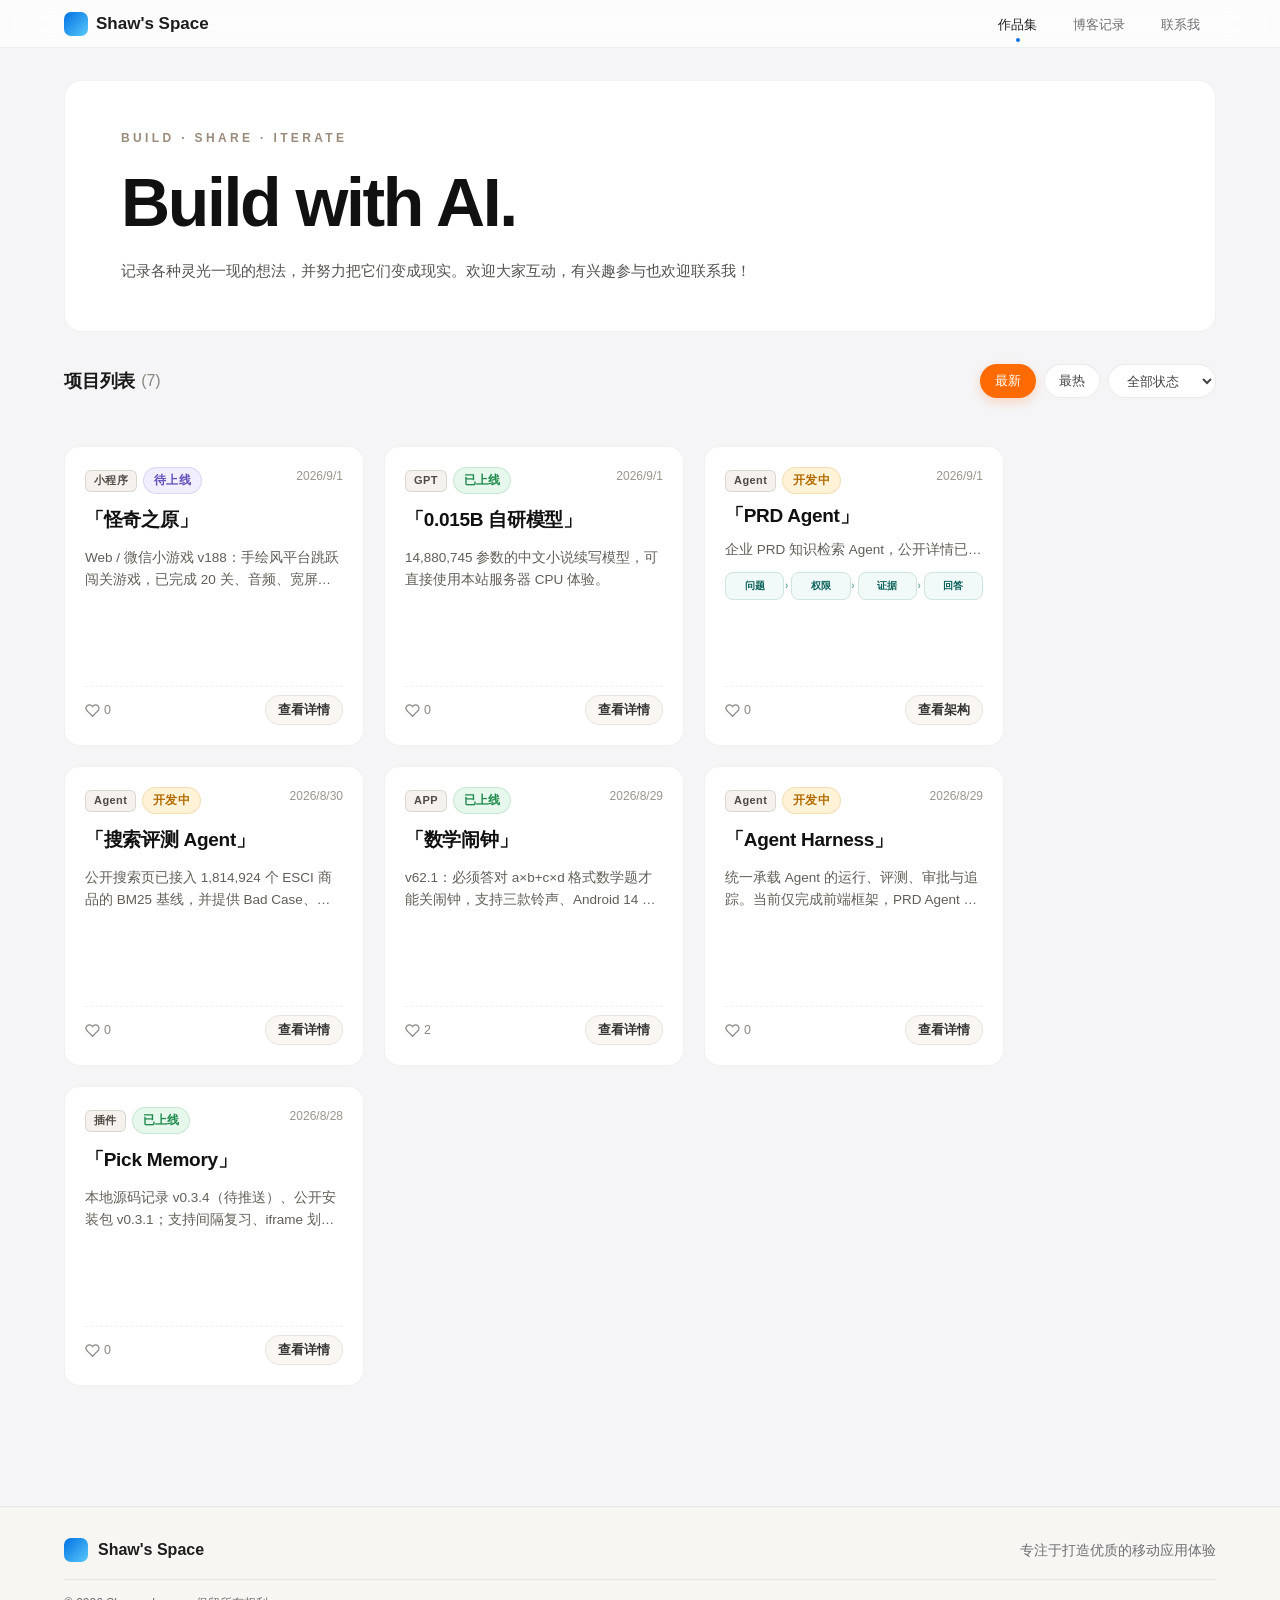
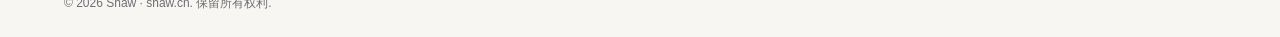
==== index.html @ 23ad9313 "fix: surface PRD architecture first" ====
<!DOCTYPE html>
<html lang="zh-CN">
<head>
    <meta charset="UTF-8">
    <meta name="viewport" content="width=device-width, initial-scale=1.0">
    <meta name="description" content="Shaw 的产品作品集：把灵感做成真实可用的产品。">
    <title>作品集 · Shaw's Space</title>
    <link rel="preconnect" href="https://fonts.googleapis.com">
    <link rel="preconnect" href="https://fonts.gstatic.com" crossorigin>
    <link href="https://fonts.googleapis.com/css2?family=Inter:wght@300;400;500;600;700;800&amp;display=swap" rel="stylesheet">
    <link rel="stylesheet" href="css/styles.css?v=20260901-prd-architecture-v4">
</head>
<body class="page-portfolio">
    <nav class="navbar">
        <div class="nav-container">
            <a href="index.html" class="nav-logo">
                <span class="logo-mark"></span>
                <span class="logo-text">Shaw's Space</span>
            </a>
            <ul class="nav-links">
                <li><a href="index.html" class="nav-link active">作品集</a></li>
                <li><a href="blog.html" class="nav-link">博客记录</a></li>
                <li><a href="contact.html" class="nav-link">联系我</a></li>
            </ul>
            <button class="nav-toggle" aria-label="菜单">
                <span></span>
                <span></span>
                <span></span>
            </button>
        </div>
    </nav>

    <div class="page-layout">
        <main class="page-main">

    <section id="apps" class="apps-section apps-hero">
        <div class="section-container">

            <div class="hero-card">
                <p class="hero-card-tag">BUILD · SHARE · ITERATE</p>
                <h1 class="hero-card-title">
                    Build with AI.
                </h1>
                <p class="hero-card-desc">
                    记录各种灵光一现的想法，并努力把它们变成现实。欢迎大家互动，有兴趣参与也欢迎联系我！
                </p>
            </div>

            <div class="works-header">
                <div class="works-title">
                    <span>项目列表</span>
                    <span class="works-count">(7)</span>
                </div>
                <div class="works-filters">
                    <button class="filter-btn active" type="button" data-work-sort="latest" aria-pressed="true">最新</button>
                    <button class="filter-btn" type="button" data-work-sort="popular" aria-pressed="false">最热</button>
                    <div class="filter-dropdown">
                        <label class="sr-only" for="workStatusFilter">按开发状态筛选</label>
                        <select class="filter-select" id="workStatusFilter">
                            <option value="all">全部状态</option>
                            <option value="online">已上线</option>
                            <option value="wip">开发中</option>
                            <option value="pending">待上线</option>
                        </select>
                    </div>
                </div>
            </div>

            <p class="works-feedback" id="worksFeedback" aria-live="polite"></p>

            <div class="works-grid" id="worksGrid">
            </div>

        </div>
    </section>

    <div class="app-modal" id="appModal" role="dialog" aria-modal="true" aria-labelledby="modalTitle" aria-hidden="true">
        <div class="app-modal-backdrop" data-close-modal></div>
        <div class="app-modal-content" tabindex="-1">
            <button class="app-modal-close" type="button" data-close-modal aria-label="关闭项目详情">
                <svg width="24" height="24" viewBox="0 0 24 24" fill="none" stroke="currentColor" stroke-width="2.5" stroke-linecap="round" stroke-linejoin="round">
                    <line x1="18" y1="6" x2="6" y2="18"></line>
                    <line x1="6" y1="6" x2="18" y2="18"></line>
                </svg>
            </button>

            <div class="app-modal-header">
                <div class="app-modal-icon" id="modalIcon" style="background: linear-gradient(135deg, #1c1c1e 0%, #000000 50%, #2c2c2e 100%);">
                    <svg width="56" height="56" viewBox="0 0 24 24" fill="none" stroke="#FF9F0A" stroke-width="2" stroke-linecap="round" stroke-linejoin="round">
                        <circle cx="12" cy="12" r="10"></circle>
                        <polyline points="12 6 12 12 16 14"></polyline>
                    </svg>
                </div>
                <div class="app-modal-header-info">
                    <h2 id="modalTitle">数学题闹钟</h2>
                    <div class="app-modal-meta">
                        <span id="modalCategory">Android App</span>
                        <span class="dot-sep">·</span>
                        <span id="modalDate">2026</span>
                    </div>
                    <div class="app-modal-download-stats" id="modalDownloadStats">
                        <svg width="16" height="16" viewBox="0 0 24 24" fill="none" stroke="currentColor" stroke-width="2" stroke-linecap="round" stroke-linejoin="round"><path d="M12 3v12"></path><polyline points="7 10 12 15 17 10"></polyline><path d="M5 21h14"></path></svg>
                        <span><strong id="modalDownloadCount">—</strong> 次下载</span>
                    </div>
                </div>
                <div class="app-modal-platform-actions" id="modalPlatformActions">
                    <a id="modalApkDownload" href="https://github.com/Shaw485/shaw.cn/raw/main/math-alarm-v62.apk" class="btn btn-primary app-modal-download" target="_blank" rel="noopener" download>
                        <svg width="20" height="20" viewBox="0 0 24 24" fill="none" stroke="currentColor" stroke-width="2.2" stroke-linecap="round" stroke-linejoin="round">
                            <path d="M12 3v12"></path><polyline points="7 10 12 15 17 10"></polyline><path d="M5 21h14"></path>
                        </svg>
                        <span id="modalApkLabel">下载安卓版</span>
                    </a>
                    <a id="modalSecondaryDownload" class="btn app-modal-download app-modal-download-secondary" target="_blank" rel="noopener" download hidden>
                        <svg width="20" height="20" viewBox="0 0 24 24" fill="none" stroke="currentColor" stroke-width="2.2" stroke-linecap="round" stroke-linejoin="round">
                            <path d="M12 3v12"></path><polyline points="7 10 12 15 17 10"></polyline><path d="M5 21h14"></path>
                        </svg>
                        <span id="modalSecondaryLabel">下载 Windows</span>
                    </a>
                    <a id="modalTertiaryAction" class="btn app-modal-download app-modal-download-tertiary is-navigation" target="_blank" rel="noopener" hidden>
                        <span id="modalTertiaryLabel">Agent 工作台</span>
                    </a>
                    <span class="app-modal-platform-status">苹果版开发中</span>
                </div>
            </div>

            <section class="prd-architecture" id="modalArchitecture" aria-labelledby="prdArchitectureTitle" hidden>
                <header class="prd-architecture-heading">
                    <div>
                        <p class="prd-architecture-kicker" id="prdArchitectureEyebrow"></p>
                        <h3 id="prdArchitectureTitle"></h3>
                        <p id="prdArchitectureSummary"></p>
                    </div>
                    <span class="prd-architecture-state" id="prdArchitectureState"></span>
                </header>
                <div class="prd-architecture-tabs" id="prdArchitectureTabs" role="tablist" aria-label="PRD Agent 架构视图"></div>
                <div class="prd-architecture-panels" id="prdArchitecturePanels"></div>
                <div class="prd-architecture-foundations">
                    <section aria-labelledby="prdGuardrailsTitle">
                        <h4 id="prdGuardrailsTitle">贯穿主链的护栏</h4>
                        <ul class="prd-architecture-chips" id="prdArchitectureGuardrails"></ul>
                    </section>
                    <section aria-labelledby="prdTelemetryTitle">
                        <h4 id="prdTelemetryTitle">可观测与评测</h4>
                        <ul class="prd-architecture-chips" id="prdArchitectureTelemetry"></ul>
                    </section>
                </div>
                <p class="prd-architecture-boundary" id="prdArchitectureBoundary"></p>
            </section>

            <div class="app-modal-screenshots">
                <div class="screenshots-scroll" id="modalScreenshots">
                    <img src="alarm-home.jpg" alt="截图1-首页">
                    <img src="alarm-question.jpg" alt="截图2-响铃答题页">
                    <img src="alarm-answer.jpg" alt="截图3-答案反馈">
                </div>
            </div>

            <div class="app-modal-body">
                <h3>项目介绍</h3>
                <p id="modalDesc">
                    一款必须答对数学题才能停止响铃的闹钟 App，专治各种起床困难症。每次响铃随机生成「a × b + c × d」格式的题目，确保需要真正清醒计算才能答出。内置「清晨 / 风来 / 钢琴」三款高品质铃声；严格适配 Android 14 精确闹钟与全屏通知权限，开机重启后自动恢复闹钟；响铃超时（10 分钟）自动兜底结束。
                </p>
                <section class="model-specs" id="modalModelSpecs" aria-labelledby="modalModelSpecsTitle" hidden>
                    <h3 id="modalModelSpecsTitle">模型参数与训练口径</h3>
                    <p class="model-specs-note" id="modalModelSpecsNote"></p>
                    <div class="model-spec-groups" id="modalModelSpecGroups"></div>
                </section>
                <div class="app-feature-details" id="modalFeatureDetails" hidden></div>

                <div class="project-docs">
                  <section><h3 id="modalPrdHeading">01 · PRD</h3><div class="doc-grid" id="modalPrdResource"></div></section>
                  <section><h3 id="modalChangelogHeading">02 · 改动记录</h3><div class="doc-grid" id="modalChangelogResource"></div></section>
                  <section><h3 id="modalCodeHeading">03 · GitHub 与 README</h3><div class="doc-grid" id="modalCodeResources"></div></section>
                </div>
            </div>
        </div>
    </div>


    <div class="image-lightbox" id="imageLightbox" aria-hidden="true" role="dialog" aria-label="截图大图预览">
        <button class="image-lightbox-close" id="imageLightboxClose" type="button" aria-label="关闭大图">
            <svg width="28" height="28" viewBox="0 0 24 24" fill="none" stroke="currentColor" stroke-width="2.4" stroke-linecap="round">
                <line x1="18" y1="6" x2="6" y2="18"></line>
                <line x1="6" y1="6" x2="18" y2="18"></line>
            </svg>
        </button>
        <img id="imageLightboxImage" src="" alt="">
    </div>


    <footer class="footer">
        <div class="section-container">
            <div class="footer-content">
                <div class="footer-brand">
                    <span class="logo-mark"></span>
                    <span class="logo-text">Shaw's Space</span>
                </div>
                <p class="footer-text">
                    专注于打造优质的移动应用体验
                </p>
                <p class="footer-copyright">
                    © 2026 Shaw · shaw.cn. 保留所有权利.
                </p>
            </div>
        </div>
    </footer>

        </main>

    </div>

    <button class="back-to-top" id="backToTop" aria-label="返回顶部">
        <svg width="24" height="24" viewBox="0 0 24 24" fill="none" stroke="currentColor" stroke-width="2.5" stroke-linecap="round" stroke-linejoin="round">
            <polyline points="18 15 12 9 6 15"></polyline>
        </svg>
    </button>

    <script src="js/main.js?v=20260901-m036-trial-only-v5"></script>
</body>
</html>
---- css/styles.css ----
:root {
    --color-bg: #ffffff;
    --color-bg-secondary: #f5f5f7;
    --color-bg-tertiary: #fafafa;
    --color-text: #1d1d1f;
    --color-text-secondary: #6e6e73;
    --color-text-tertiary: #86868b;
    --color-accent: #0071e3;
    --color-accent-hover: #0077ed;
    --color-border: #d2d2d7;
    --color-border-light: #e8e8ed;
    --shadow-sm: 0 2px 8px rgba(0, 0, 0, 0.04);
    --shadow-md: 0 4px 20px rgba(0, 0, 0, 0.06);
    --shadow-lg: 0 10px 40px rgba(0, 0, 0, 0.08);
    --shadow-xl: 0 20px 60px rgba(0, 0, 0, 0.1);
    --radius-sm: 8px;
    --radius-md: 12px;
    --radius-lg: 18px;
    --radius-xl: 28px;
    --easing: cubic-bezier(0.25, 0.1, 0.25, 1);
    --easing-spring: cubic-bezier(0.34, 1.56, 0.64, 1);
    --transition-fast: 0.2s var(--easing);
    --transition-base: 0.35s var(--easing);
    --transition-slow: 0.6s var(--easing);
    --max-width: 1200px;
    --nav-height: 48px;
    --font-stack: -apple-system, BlinkMacSystemFont, "SF Pro Display", "SF Pro Text", "Helvetica Neue", Helvetica, Arial, "PingFang SC", "Hiragino Sans GB", "Microsoft YaHei", sans-serif;
}

/* ============================================================
   AI GROWTH JOURNEY · 2026
   ============================================================ */
.ai-growth-section {
    --ai-bg: #0a0c0e;
    --ai-surface: #121518;
    --ai-surface-2: #181c20;
    --ai-line: rgba(255, 255, 255, 0.12);
    --ai-muted: #959ca3;
    --ai-lime: #c7ff5e;
    --ai-orange: #ff7a45;
    --ai-blue: #72a7ff;
    position: relative;
    padding: 132px 0 120px;
    color: #f7f8f8;
    background:
        radial-gradient(circle at 88% 8%, rgba(199, 255, 94, 0.08), transparent 28%),
        radial-gradient(circle at 8% 45%, rgba(114, 167, 255, 0.07), transparent 25%),
        var(--ai-bg);
    overflow: hidden;
}

.ai-growth-section::before {
    content: '';
    position: absolute;
    inset: 0;
    pointer-events: none;
    opacity: 0.16;
    background-image: linear-gradient(rgba(255,255,255,.08) 1px, transparent 1px), linear-gradient(90deg, rgba(255,255,255,.08) 1px, transparent 1px);
    background-size: 72px 72px;
    mask-image: linear-gradient(to bottom, #000, transparent 46%);
}

.ai-growth-container {
    position: relative;
    z-index: 1;
}

.ai-growth-hero {
    padding-bottom: 72px;
    border-bottom: 1px solid var(--ai-line);
}

.ai-growth-kicker {
    display: inline-flex;
    align-items: center;
    gap: 10px;
    padding: 8px 12px;
    margin-bottom: 32px;
    border: 1px solid var(--ai-line);
    border-radius: 999px;
    color: #c4c9ce;
    font: 600 11px/1 var(--font-stack);
    letter-spacing: .12em;
}

.ai-growth-live-dot {
    width: 7px;
    height: 7px;
    border-radius: 50%;
    background: var(--ai-lime);
    box-shadow: 0 0 0 5px rgba(199,255,94,.11);
    animation: aiPulse 2.2s ease-in-out infinite;
}

@keyframes aiPulse {
    50% { box-shadow: 0 0 0 9px rgba(199,255,94,0); }
}

.ai-growth-title-row {
    display: grid;
    grid-template-columns: minmax(0, 1.4fr) minmax(280px, .6fr);
    gap: 72px;
    align-items: end;
}

.ai-growth-overline,
.ai-panel-heading span,
.ai-subsection-heading span {
    color: var(--ai-lime);
    font-size: 11px;
    font-weight: 700;
    letter-spacing: .15em;
}

.ai-growth-title-row h2 {
    margin-top: 18px;
    font-size: clamp(54px, 8vw, 108px);
    line-height: .92;
    letter-spacing: -.065em;
    font-weight: 700;
}

.ai-growth-title-row h2 span {
    color: var(--ai-lime);
}

.ai-growth-intro {
    max-width: 440px;
    padding-bottom: 8px;
    color: #b5bbc1;
    font-size: 17px;
    line-height: 1.85;
}

.ai-growth-status-grid {
    display: grid;
    grid-template-columns: 1.45fr 1fr 1fr;
    gap: 14px;
    margin-top: 58px;
}

.ai-status-card {
    min-height: 180px;
    padding: 24px;
    border: 1px solid var(--ai-line);
    border-radius: 20px;
    background: rgba(255, 255, 255, 0.035);
}

.ai-status-card-primary {
    color: #111;
    border-color: var(--ai-lime);
    background: var(--ai-lime);
}

.ai-status-card > span {
    display: block;
    margin-bottom: 28px;
    color: var(--ai-muted);
    font-size: 10px;
    font-weight: 700;
    letter-spacing: .13em;
}

.ai-status-card-primary > span { color: rgba(17,17,17,.62); }

.ai-status-card strong {
    display: block;
    margin-bottom: 9px;
    font-size: 23px;
    line-height: 1.2;
    letter-spacing: -.02em;
}

.ai-status-card p {
    color: #a5abb1;
    font-size: 13px;
    line-height: 1.7;
}

.ai-status-card-primary p { color: rgba(17,17,17,.68); }

.ai-dashboard-grid {
    display: grid;
    grid-template-columns: minmax(0, 1.08fr) minmax(360px, .92fr);
    gap: 18px;
    padding: 76px 0 20px;
}

.ai-panel {
    min-width: 0;
    padding: 30px;
    border: 1px solid var(--ai-line);
    border-radius: 24px;
    background: rgba(18,21,24,.94);
}

.ai-panel-heading,
.ai-subsection-heading {
    display: flex;
    align-items: flex-start;
    justify-content: space-between;
    gap: 24px;
}

.ai-panel-heading h3,
.ai-panel-heading h2,
.ai-subsection-heading h2,
.ai-subsection-heading h3 {
    margin-top: 7px;
    font-size: clamp(24px, 3vw, 36px);
    line-height: 1.1;
    letter-spacing: -.035em;
}

.ai-radar-legend {
    display: flex;
    flex-wrap: wrap;
    justify-content: flex-end;
    gap: 14px;
    color: #a6adb4;
    font-size: 11px;
}

.ai-radar-legend span { display: inline-flex; align-items: center; gap: 7px; }
.ai-radar-legend i { width: 9px; height: 9px; border-radius: 50%; }
.legend-current { background: var(--ai-lime); }
.legend-target { border: 1px solid var(--ai-orange); background: rgba(255,122,69,.24); }

.ai-radar-wrap {
    min-height: 430px;
    display: grid;
    place-items: center;
}

.ai-radar-chart {
    width: min(100%, 580px);
    height: auto;
    overflow: visible;
}

.ai-radar-grid { fill: none; stroke: rgba(255,255,255,.12); stroke-width: 1; }
.ai-radar-axis { stroke: rgba(255,255,255,.1); stroke-width: 1; }
.ai-radar-target { fill: rgba(255,122,69,.08); stroke: var(--ai-orange); stroke-width: 1.6; stroke-dasharray: 6 5; }
.ai-radar-current { fill: rgba(199,255,94,.17); stroke: var(--ai-lime); stroke-width: 2.5; }
.ai-radar-dot { fill: var(--ai-lime); stroke: #101214; stroke-width: 3; }
.ai-radar-label { fill: #f3f5f6; font-size: 13px; font-weight: 600; text-anchor: middle; }
.ai-radar-score { fill: #848c94; font-size: 10px; text-anchor: middle; }

.ai-chart-note {
    padding-top: 18px;
    border-top: 1px solid var(--ai-line);
    color: #818890;
    font-size: 11px;
    line-height: 1.7;
}

#abilityAverage {
    color: var(--ai-lime);
    font-size: 36px;
    letter-spacing: -.04em;
}

.ai-ability-list {
    display: grid;
    gap: 20px;
    margin-top: 42px;
}

.ai-ability-item {
    display: grid;
    gap: 9px;
}

.ai-ability-meta {
    display: flex;
    align-items: baseline;
    justify-content: space-between;
    gap: 20px;
}

.ai-ability-name {
    font-size: 14px;
    font-weight: 600;
}

.ai-ability-score {
    color: #8f969d;
    font-size: 11px;
}

.ai-ability-track {
    position: relative;
    height: 7px;
    overflow: hidden;
    border-radius: 99px;
    background: rgba(255,255,255,.08);
}

.ai-ability-target,
.ai-ability-current {
    position: absolute;
    inset: 0 auto 0 0;
    border-radius: inherit;
}

.ai-ability-target { background: rgba(255,122,69,.38); }
.ai-ability-current { background: var(--ai-lime); box-shadow: 0 0 18px rgba(199,255,94,.2); }

.ai-ability-focus {
    color: #7f878e;
    font-size: 11px;
    line-height: 1.5;
}

.ai-ability-acceptance {
    padding: 10px 12px;
    border-left: 2px solid rgba(199,255,94,.7);
    color: #aeb4b9;
    background: rgba(199,255,94,.045);
    font-size: 10px;
    line-height: 1.65;
}

.ai-ability-acceptance strong { color: var(--ai-lime); }

.ai-evidence-section,
.ai-roadmap-section {
    padding-top: 88px;
}

.ai-subsection-heading {
    padding-bottom: 30px;
    border-bottom: 1px solid var(--ai-line);
}

.ai-subsection-heading > p {
    width: min(100%, 380px);
    color: #8f969d;
    font-size: 13px;
    line-height: 1.7;
    text-align: right;
}

.ai-evidence-grid {
    display: grid;
    grid-template-columns: repeat(4, 1fr);
    gap: 14px;
    margin-top: 22px;
}

.ai-evidence-card {
    display: flex;
    flex-direction: column;
    min-height: 250px;
    padding: 24px;
    border: 1px solid var(--ai-line);
    border-radius: 18px;
    background: rgba(255,255,255,.025);
    transition: transform .25s ease, border-color .25s ease, background .25s ease;
}

.ai-evidence-card:hover {
    transform: translateY(-4px);
    border-color: rgba(199,255,94,.4);
    background: rgba(255,255,255,.05);
}

.ai-evidence-index {
    color: var(--ai-lime);
    font: 700 11px/1 var(--font-stack);
    letter-spacing: .14em;
}

.ai-evidence-card h4 {
    margin: 30px 0 12px;
    font-size: 20px;
    line-height: 1.2;
}

.ai-evidence-card p {
    color: #939aa1;
    font-size: 13px;
    line-height: 1.7;
}

.ai-evidence-tags {
    display: flex;
    flex-wrap: wrap;
    gap: 6px;
    margin-top: auto;
    padding-top: 26px;
}

.ai-evidence-tags span {
    padding: 5px 8px;
    border: 1px solid var(--ai-line);
    border-radius: 6px;
    color: #a9afb5;
    font-size: 9px;
    letter-spacing: .06em;
}

.ai-roadmap-heading { align-items: end; }

.ai-roadmap-progress {
    width: min(320px, 100%);
}

.ai-roadmap-progress > span {
    display: block;
    margin-bottom: 9px;
    color: #b9bec3;
    font-size: 12px;
    text-align: right;
}

.ai-roadmap-progress-track {
    height: 5px;
    overflow: hidden;
    border-radius: 99px;
    background: rgba(255,255,255,.1);
}

.ai-roadmap-progress-track i {
    display: block;
    width: 0;
    height: 100%;
    border-radius: inherit;
    background: var(--ai-lime);
    transition: width .35s ease;
}

.ai-phase-filters {
    display: flex;
    flex-wrap: wrap;
    gap: 8px;
    margin: 24px 0;
}

.ai-phase-filter {
    padding: 9px 13px;
    border: 1px solid var(--ai-line);
    border-radius: 99px;
    color: #9ba2a8;
    font-size: 11px;
    transition: color .2s ease, border-color .2s ease, background-color .2s ease;
}

.ai-phase-filter:hover,
.ai-phase-filter.active {
    color: #111;
    border-color: var(--ai-lime);
    background: var(--ai-lime);
}

.ai-roadmap-list {
    display: grid;
    gap: 10px;
}

.ai-week-card {
    border: 1px solid var(--ai-line);
    border-radius: 18px;
    background: rgba(255,255,255,.025);
    overflow: hidden;
    transition: border-color .2s ease, opacity .2s ease;
}

.ai-week-card[hidden] { display: none; }
.ai-week-card.current { border-color: rgba(199,255,94,.72); box-shadow: inset 3px 0 0 var(--ai-lime); }
.ai-week-card.completed { opacity: .7; }

.ai-week-card summary {
    display: grid;
    grid-template-columns: 84px minmax(0, 1fr) 150px 28px;
    gap: 18px;
    align-items: center;
    padding: 22px 24px;
    cursor: pointer;
    list-style: none;
}

.ai-week-card summary::-webkit-details-marker { display: none; }

.ai-week-number {
    color: #747c84;
    font: 700 11px/1 var(--font-stack);
    letter-spacing: .12em;
}

.ai-week-title-wrap {
    min-width: 0;
}

.ai-week-phase {
    display: block;
    margin-bottom: 5px;
    color: var(--ai-lime);
    font-size: 9px;
    font-weight: 700;
    letter-spacing: .1em;
}

.ai-week-title {
    font-size: 17px;
    font-weight: 600;
    letter-spacing: -.01em;
}

.ai-week-date {
    color: #838a91;
    font-size: 11px;
    text-align: right;
}

.ai-week-chevron {
    width: 24px;
    height: 24px;
    color: #828990;
    transition: transform .22s ease;
}

.ai-week-card[open] .ai-week-chevron { transform: rotate(45deg); }

.ai-week-body {
    display: grid;
    grid-template-columns: 1fr 1fr;
    gap: 26px;
    padding: 0 24px 24px 126px;
}

.ai-week-column {
    padding-top: 20px;
    border-top: 1px solid var(--ai-line);
}

.ai-week-column h5 {
    margin-bottom: 12px;
    color: #727a82;
    font-size: 9px;
    letter-spacing: .14em;
}

.ai-week-column ul {
    display: grid;
    gap: 8px;
    padding: 0;
    list-style: none;
}

.ai-week-column li {
    position: relative;
    padding-left: 15px;
    color: #b2b7bc;
    font-size: 12px;
    line-height: 1.6;
}

.ai-week-column li::before {
    content: '';
    position: absolute;
    top: .7em;
    left: 0;
    width: 5px;
    height: 5px;
    border-radius: 50%;
    background: var(--ai-lime);
}

.ai-week-jd {
    grid-column: 1 / -1;
    display: flex;
    flex-wrap: wrap;
    gap: 10px;
    align-items: center;
}

.ai-week-jd > span {
    color: #747c84;
    font-size: 9px;
    font-weight: 700;
    letter-spacing: .12em;
}

.ai-week-jd > div {
    display: flex;
    flex-wrap: wrap;
    gap: 6px;
}

.ai-week-jd em {
    padding: 5px 8px;
    color: #aeb4b9;
    border: 1px solid var(--ai-line);
    border-radius: 999px;
    font-size: 9px;
    font-style: normal;
    line-height: 1;
}

.ai-week-deliverable {
    grid-column: 1 / -1;
    display: grid;
    grid-template-columns: minmax(0,1fr) auto;
    gap: 20px;
    align-items: center;
    padding: 18px;
    border-radius: 12px;
    color: #111;
    background: #f2f3ef;
}

.ai-week-acceptance {
    grid-column: 1 / -1;
    display: grid;
    grid-template-columns: minmax(0, 1fr) auto;
    gap: 20px;
    align-items: center;
    padding: 18px;
    border: 1px solid rgba(199,255,94,.28);
    border-radius: 12px;
    background: rgba(199,255,94,.055);
}

.ai-week-acceptance span {
    display: block;
    margin-bottom: 5px;
    color: var(--ai-lime);
    font-size: 9px;
    font-weight: 700;
    letter-spacing: .12em;
}

.ai-week-acceptance strong {
    color: #d9dde0;
    font-size: 12px;
    font-weight: 500;
    line-height: 1.65;
}

.ai-week-deliverable span {
    display: block;
    margin-bottom: 4px;
    color: #6e7478;
    font-size: 9px;
    font-weight: 700;
    letter-spacing: .12em;
}

.ai-week-deliverable strong {
    font-size: 13px;
    line-height: 1.5;
}

.ai-week-check {
    display: inline-flex;
    align-items: center;
    gap: 8px;
    white-space: nowrap;
    font-size: 11px;
    font-weight: 600;
    cursor: pointer;
}

.ai-week-check input {
    width: 18px;
    height: 18px;
    accent-color: #151719;
}

@media (max-width: 980px) {
    .ai-growth-title-row,
    .ai-dashboard-grid { grid-template-columns: 1fr; }
    .ai-growth-title-row { gap: 30px; }
    .ai-growth-intro { max-width: 680px; }
    .ai-growth-status-grid { grid-template-columns: 1fr 1fr; }
    .ai-status-card-primary { grid-column: 1 / -1; }
    .ai-evidence-grid { grid-template-columns: 1fr 1fr; }
}

@media (max-width: 700px) {
    .ai-growth-section { padding: 96px 0 88px; }
    .ai-growth-title-row h2 { font-size: clamp(46px, 15vw, 72px); }
    .ai-growth-status-grid,
    .ai-evidence-grid,
    .ai-week-body { grid-template-columns: 1fr; }
    .ai-status-card-primary { grid-column: auto; }
    .ai-panel { padding: 22px 18px; border-radius: 18px; }
    .ai-panel-heading,
    .ai-subsection-heading { flex-direction: column; }
    .ai-radar-legend { justify-content: flex-start; }
    .ai-subsection-heading > p { width: auto; text-align: left; }
    .ai-radar-wrap { min-height: 320px; }
    .ai-week-card summary {
        grid-template-columns: 62px minmax(0, 1fr) 22px;
        gap: 10px;
        padding: 18px 16px;
    }
    .ai-week-date { grid-column: 2; grid-row: 2; text-align: left; }
    .ai-week-chevron { grid-column: 3; grid-row: 1 / 3; }
    .ai-week-body { gap: 14px; padding: 0 16px 16px; }
    .ai-week-deliverable { grid-column: auto; grid-template-columns: 1fr; }
    .ai-week-acceptance { grid-column: auto; grid-template-columns: 1fr; }
    .ai-roadmap-progress { width: 100%; }
    .ai-roadmap-progress > span { text-align: left; }
}

* {
    margin: 0;
    padding: 0;
    box-sizing: border-box;
}

html {
    scroll-behavior: smooth;
    -webkit-font-smoothing: antialiased;
    -moz-osx-font-smoothing: grayscale;
}

body {
    font-family: var(--font-stack);
    background-color: var(--color-bg);
    color: var(--color-text);
    line-height: 1.6;
    overflow-x: hidden;
}

a {
    color: inherit;
    text-decoration: none;
}

button {
    font-family: inherit;
    cursor: pointer;
    border: none;
    background: none;
}

img {
    max-width: 100%;
    display: block;
}

.section-container {
    max-width: var(--max-width);
    margin: 0 auto;
    padding: 0 24px;
}

.section-header {
    text-align: center;
    margin-bottom: 64px;
}

.section-tag {
    display: inline-block;
    font-size: 14px;
    font-weight: 500;
    color: var(--color-accent);
    letter-spacing: 0.5px;
    margin-bottom: 12px;
}

.section-title {
    font-size: clamp(32px, 5vw, 56px);
    font-weight: 700;
    letter-spacing: -0.02em;
    line-height: 1.1;
    margin-bottom: 16px;
    background: linear-gradient(180deg, var(--color-text) 0%, var(--color-text-secondary) 100%);
    -webkit-background-clip: text;
    -webkit-text-fill-color: transparent;
    background-clip: text;
}

.section-subtitle {
    font-size: clamp(16px, 2vw, 20px);
    color: var(--color-text-secondary);
    font-weight: 400;
}

.btn {
    display: inline-flex;
    align-items: center;
    gap: 8px;
    padding: 14px 28px;
    border-radius: 980px;
    font-size: 15px;
    font-weight: 500;
    transition: all var(--transition-fast);
    white-space: nowrap;
}

.btn:active {
    transform: scale(0.97);
}

.btn-primary {
    background-color: var(--color-accent);
    color: white;
}

.btn-primary:hover {
    background-color: var(--color-accent-hover);
}

.btn-secondary {
    background-color: transparent;
    color: var(--color-accent);
    border: 1.5px solid var(--color-accent);
    padding: 12.5px 28px;
}

.btn-secondary:hover {
    background-color: rgba(0, 113, 227, 0.06);
}

.navbar {
    position: fixed;
    top: 0;
    left: 0;
    right: 0;
    height: var(--nav-height);
    background-color: rgba(255, 255, 255, 0.72);
    backdrop-filter: saturate(180%) blur(20px);
    -webkit-backdrop-filter: saturate(180%) blur(20px);
    border-bottom: 1px solid rgba(0, 0, 0, 0.06);
    z-index: 1000;
    transition: all var(--transition-base);
}

.navbar.scrolled {
    background-color: rgba(255, 255, 255, 0.88);
    box-shadow: var(--shadow-sm);
}

.nav-container {
    max-width: var(--max-width);
    width: 100%;
    height: 100%;
    margin: 0 auto;
    padding: 0 24px;
    display: flex;
    align-items: center;
    justify-content: space-between;
}

.nav-logo {
    display: flex;
    align-items: center;
    gap: 8px;
    font-weight: 600;
    font-size: 17px;
}

.logo-mark {
    width: 24px;
    height: 24px;
    border-radius: 7px;
    background: linear-gradient(135deg, var(--color-accent) 0%, #5ac8fa 100%);
}

.nav-links {
    display: flex;
    align-items: center;
    gap: 4px;
    list-style: none;
}

.nav-link {
    position: relative;
    padding: 8px 16px;
    font-size: 13px;
    font-weight: 500;
    color: var(--color-text-secondary);
    border-radius: 8px;
    transition: all var(--transition-fast);
}

.nav-link:hover {
    color: var(--color-text);
    background-color: rgba(0, 0, 0, 0.04);
}

.nav-link.active {
    color: var(--color-text);
}

.nav-link.active::after {
    content: '';
    position: absolute;
    bottom: -2px;
    left: 50%;
    transform: translateX(-50%);
    width: 4px;
    height: 4px;
    border-radius: 50%;
    background-color: var(--color-accent);
}

.nav-toggle {
    display: none;
    flex-direction: column;
    gap: 5px;
    padding: 8px;
}

.nav-toggle span {
    display: block;
    width: 22px;
    height: 2px;
    background-color: var(--color-text);
    border-radius: 2px;
    transition: all var(--transition-base);
}

.hero {
    position: relative;
    min-height: 100vh;
    padding-top: calc(var(--nav-height) + 40px);
    padding-bottom: 80px;
    display: flex;
    align-items: center;
    overflow: hidden;
}

.hero-background {
    position: absolute;
    inset: 0;
    overflow: hidden;
    pointer-events: none;
}

.gradient-blob {
    position: absolute;
    border-radius: 50%;
    filter: blur(80px);
    opacity: 0.5;
    animation: float 20s ease-in-out infinite;
}

.blob-1 {
    width: 600px;
    height: 600px;
    background: linear-gradient(135deg, #e8f4fd 0%, #f0e6ff 100%);
    top: -200px;
    left: -100px;
    animation-delay: 0s;
}

.blob-2 {
    width: 500px;
    height: 500px;
    background: linear-gradient(135deg, #fff0e6 0%, #ffe8f0 100%);
    bottom: -150px;
    right: -100px;
    animation-delay: -7s;
}

.blob-3 {
    width: 400px;
    height: 400px;
    background: linear-gradient(135deg, #e6fff0 0%, #e6f4ff 100%);
    top: 50%;
    left: 50%;
    transform: translate(-50%, -50%);
    animation-delay: -14s;
}

@keyframes float {
    0%, 100% {
        transform: translate(0, 0) scale(1);
    }
    33% {
        transform: translate(30px, -30px) scale(1.05);
    }
    66% {
        transform: translate(-20px, 20px) scale(0.95);
    }
}

.hero-content {
    position: relative;
    max-width: var(--max-width);
    margin: 0 auto;
    padding: 0 24px;
    display: grid;
    grid-template-columns: 1.1fr 1fr;
    gap: 80px;
    align-items: center;
}

.hero-eyebrow {
    display: inline-flex;
    align-items: center;
    gap: 8px;
    padding: 8px 16px;
    background-color: rgba(0, 113, 227, 0.08);
    border-radius: 980px;
    font-size: 14px;
    font-weight: 500;
    color: var(--color-accent);
    margin-bottom: 24px;
}

.hero-title {
    font-size: clamp(40px, 6vw, 72px);
    font-weight: 700;
    letter-spacing: -0.03em;
    line-height: 1.08;
    margin-bottom: 24px;
}

.hero-name {
    background: linear-gradient(135deg, var(--color-accent) 0%, #5856d6 50%, #af52de 100%);
    -webkit-background-clip: text;
    -webkit-text-fill-color: transparent;
    background-clip: text;
}

.hero-role {
    display: inline-flex;
    align-items: center;
    font-size: clamp(24px, 3.5vw, 40px);
    font-weight: 600;
    color: var(--color-text-secondary);
    min-height: 1.2em;
}

.typewriter {
    color: var(--color-text);
}

.cursor {
    display: inline-block;
    color: var(--color-accent);
    animation: blink 1s step-end infinite;
    margin-left: 2px;
}

@keyframes blink {
    0%, 100% { opacity: 1; }
    50% { opacity: 0; }
}

.hero-subtitle {
    font-size: clamp(16px, 1.6vw, 19px);
    color: var(--color-text-secondary);
    margin-bottom: 40px;
    max-width: 520px;
    line-height: 1.7;
}

.hero-cta {
    display: flex;
    gap: 16px;
    margin-bottom: 56px;
    flex-wrap: wrap;
}

.hero-stats {
    display: flex;
    align-items: center;
    gap: 40px;
    padding: 24px 0;
    border-top: 1px solid var(--color-border-light);
}

.stat-item {
    display: flex;
    flex-direction: column;
    gap: 4px;
}

.stat-number {
    font-size: clamp(28px, 3vw, 36px);
    font-weight: 700;
    letter-spacing: -0.02em;
    color: var(--color-text);
}

.stat-label {
    font-size: 13px;
    color: var(--color-text-tertiary);
    font-weight: 500;
}

.stat-divider {
    width: 1px;
    height: 40px;
    background-color: var(--color-border-light);
}

.hero-visual {
    position: relative;
    display: flex;
    justify-content: center;
    align-items: center;
    min-height: 500px;
}

.avatar-wrapper {
    position: relative;
    width: 360px;
    height: 360px;
}

.avatar-ring {
    position: absolute;
    inset: -12px;
    border-radius: 50%;
    background: conic-gradient(from 0deg, var(--color-accent), #5856d6, #af52de, #ff2d55, #ff9500, var(--color-accent));
    animation: rotate 10s linear infinite;
    opacity: 0.8;
}

.avatar-ring::before {
    content: '';
    position: absolute;
    inset: 4px;
    border-radius: 50%;
    background-color: white;
}

@keyframes rotate {
    to { transform: rotate(360deg); }
}

.avatar-glow {
    position: absolute;
    inset: 0;
    border-radius: 50%;
    background: radial-gradient(circle, rgba(0, 113, 227, 0.15) 0%, transparent 70%);
    animation: pulse 3s ease-in-out infinite;
}

@keyframes pulse {
    0%, 100% { transform: scale(1); opacity: 0.8; }
    50% { transform: scale(1.1); opacity: 1; }
}

.avatar {
    position: absolute;
    inset: 12px;
    border-radius: 50%;
    overflow: hidden;
    box-shadow: var(--shadow-xl);
}

.avatar img {
    width: 100%;
    height: 100%;
    object-fit: cover;
}

.floating-card {
    position: absolute;
    display: flex;
    align-items: center;
    gap: 12px;
    padding: 14px 18px;
    background-color: white;
    border-radius: var(--radius-lg);
    box-shadow: var(--shadow-lg);
    backdrop-filter: blur(20px);
    animation: floatCard 6s ease-in-out infinite;
}

.card-1 {
    top: 40px;
    left: -20px;
    animation-delay: 0s;
}

.card-2 {
    bottom: 60px;
    right: -10px;
    animation-delay: -3s;
}

@keyframes floatCard {
    0%, 100% { transform: translateY(0); }
    50% { transform: translateY(-12px); }
}

.card-icon {
    font-size: 24px;
    width: 44px;
    height: 44px;
    display: flex;
    align-items: center;
    justify-content: center;
    background-color: var(--color-bg-secondary);
    border-radius: var(--radius-md);
}

.card-info {
    display: flex;
    flex-direction: column;
    gap: 2px;
}

.card-title {
    font-size: 14px;
    font-weight: 600;
    color: var(--color-text);
}

.card-desc {
    font-size: 12px;
    color: var(--color-text-tertiary);
}

.scroll-indicator {
    position: absolute;
    bottom: 32px;
    left: 50%;
    transform: translateX(-50%);
    display: flex;
    flex-direction: column;
    align-items: center;
    gap: 8px;
    color: var(--color-text-tertiary);
    font-size: 12px;
    font-weight: 500;
    animation: bounceInfinite 2s ease-in-out infinite;
}

.scroll-arrow {
    animation: bounceArrow 2s ease-in-out infinite;
}

@keyframes bounceArrow {
    0%, 100% { transform: translateY(0); }
    50% { transform: translateY(6px); }
}

@keyframes bounceInfinite {
    0%, 100% { opacity: 0.6; }
    50% { opacity: 1; }
}

.about {
    padding: 120px 0;
    background-color: var(--color-bg-secondary);
}

.about-grid {
    display: grid;
    grid-template-columns: 1fr 1fr;
    gap: 80px;
    align-items: start;
}

.about-heading {
    font-size: 28px;
    font-weight: 700;
    letter-spacing: -0.01em;
    margin-bottom: 24px;
}

.about-text {
    font-size: 16px;
    color: var(--color-text-secondary);
    line-height: 1.8;
    margin-bottom: 20px;
}

.about-tags {
    display: flex;
    flex-wrap: wrap;
    gap: 10px;
    margin-top: 32px;
}

.tag {
    display: inline-flex;
    align-items: center;
    padding: 8px 16px;
    background-color: white;
    border: 1px solid var(--color-border-light);
    border-radius: 980px;
    font-size: 14px;
    font-weight: 500;
    color: var(--color-text);
    box-shadow: var(--shadow-sm);
    transition: all var(--transition-fast);
}

.tag:hover {
    transform: translateY(-2px);
    box-shadow: var(--shadow-md);
    border-color: var(--color-border);
}

.about-highlights {
    display: grid;
    grid-template-columns: 1fr 1fr;
    gap: 20px;
}

.highlight-card {
    padding: 28px 24px;
    background-color: white;
    border-radius: var(--radius-lg);
    box-shadow: var(--shadow-sm);
    transition: all var(--transition-base);
    border: 1px solid transparent;
}

.highlight-card:hover {
    transform: translateY(-4px);
    box-shadow: var(--shadow-lg);
    border-color: var(--color-border-light);
}

.highlight-icon {
    width: 56px;
    height: 56px;
    display: flex;
    align-items: center;
    justify-content: center;
    border-radius: var(--radius-md);
    background: linear-gradient(135deg, rgba(0, 113, 227, 0.1) 0%, rgba(88, 86, 214, 0.1) 100%);
    color: var(--color-accent);
    margin-bottom: 20px;
}

.highlight-card h4 {
    font-size: 18px;
    font-weight: 600;
    margin-bottom: 8px;
}

.highlight-card p {
    font-size: 14px;
    color: var(--color-text-secondary);
    line-height: 1.6;
}

.projects {
    padding: 120px 0;
    background-color: var(--color-bg);
}

.projects-grid {
    display: grid;
    grid-template-columns: repeat(3, 1fr);
    gap: 28px;
}

.project-card {
    background-color: white;
    border-radius: var(--radius-lg);
    overflow: hidden;
    box-shadow: var(--shadow-sm);
    transition: all var(--transition-base);
    border: 1px solid var(--color-border-light);
}

.project-card:hover {
    transform: translateY(-8px);
    box-shadow: var(--shadow-xl);
}

.project-image {
    position: relative;
    aspect-ratio: 16 / 10;
    overflow: hidden;
    background-color: var(--color-bg-secondary);
}

.project-image img {
    width: 100%;
    height: 100%;
    object-fit: cover;
    transition: transform 0.6s var(--easing);
}

.project-card:hover .project-image img {
    transform: scale(1.05);
}

.project-overlay {
    position: absolute;
    inset: 0;
    background: linear-gradient(180deg, transparent 50%, rgba(0, 0, 0, 0.6) 100%);
    opacity: 0;
    transition: opacity var(--transition-base);
    display: flex;
    align-items: flex-end;
    justify-content: flex-end;
    padding: 20px;
}

.project-card:hover .project-overlay {
    opacity: 1;
}

.project-link {
    width: 48px;
    height: 48px;
    display: flex;
    align-items: center;
    justify-content: center;
    background-color: white;
    border-radius: 50%;
    color: var(--color-text);
    transform: scale(0.8);
    transition: transform var(--transition-base) var(--easing-spring);
    box-shadow: var(--shadow-md);
}

.project-card:hover .project-link {
    transform: scale(1);
}

.project-link:hover {
    background-color: var(--color-accent);
    color: white;
}

.project-body {
    padding: 24px;
}

.project-meta {
    display: flex;
    justify-content: space-between;
    align-items: center;
    margin-bottom: 12px;
}

.project-category {
    font-size: 12px;
    font-weight: 600;
    color: var(--color-accent);
    letter-spacing: 0.3px;
    text-transform: uppercase;
}

.project-date {
    font-size: 12px;
    color: var(--color-text-tertiary);
    font-weight: 500;
}

.project-title {
    font-size: 20px;
    font-weight: 600;
    letter-spacing: -0.01em;
    margin-bottom: 10px;
    line-height: 1.3;
}

.project-desc {
    font-size: 14px;
    color: var(--color-text-secondary);
    line-height: 1.6;
    margin-bottom: 20px;
}

.project-tags {
    display: flex;
    flex-wrap: wrap;
    gap: 8px;
}

.project-tags span {
    padding: 5px 12px;
    background-color: var(--color-bg-secondary);
    border-radius: 980px;
    font-size: 12px;
    font-weight: 500;
    color: var(--color-text-secondary);
}

.contact {
    padding: 120px 0;
    background-color: var(--color-bg-secondary);
}

.contact-grid {
    display: grid;
    grid-template-columns: 1fr 1.2fr;
    gap: 60px;
}

.contact-info {
    display: flex;
    flex-direction: column;
    gap: 20px;
}

.contact-card {
    display: flex;
    align-items: center;
    gap: 16px;
    padding: 20px;
    background-color: white;
    border-radius: var(--radius-lg);
    box-shadow: var(--shadow-sm);
    transition: all var(--transition-fast);
}

.contact-card:hover {
    transform: translateX(6px);
    box-shadow: var(--shadow-md);
}

.contact-icon {
    width: 52px;
    height: 52px;
    display: flex;
    align-items: center;
    justify-content: center;
    border-radius: var(--radius-md);
    background: linear-gradient(135deg, rgba(0, 113, 227, 0.1) 0%, rgba(88, 86, 214, 0.08) 100%);
    color: var(--color-accent);
    flex-shrink: 0;
}

.contact-label {
    display: block;
    font-size: 12px;
    font-weight: 500;
    color: var(--color-text-tertiary);
    margin-bottom: 4px;
}

.contact-value {
    font-size: 16px;
    font-weight: 500;
    color: var(--color-text);
}

.contact-value:hover {
    color: var(--color-accent);
}

.social-links {
    display: flex;
    gap: 12px;
    margin-top: 12px;
    padding: 0 4px;
}

.social-link {
    width: 48px;
    height: 48px;
    display: flex;
    align-items: center;
    justify-content: center;
    background-color: white;
    border-radius: 50%;
    color: var(--color-text-secondary);
    box-shadow: var(--shadow-sm);
    transition: all var(--transition-fast);
}

.social-link:hover {
    transform: translateY(-4px);
    color: white;
    background: linear-gradient(135deg, var(--color-accent) 0%, #5856d6 100%);
    box-shadow: var(--shadow-md);
}

.contact-form {
    background-color: white;
    padding: 40px;
    border-radius: var(--radius-xl);
    box-shadow: var(--shadow-md);
}

.form-row {
    display: grid;
    grid-template-columns: 1fr 1fr;
    gap: 20px;
}

.form-group {
    margin-bottom: 24px;
}

.form-group label {
    display: block;
    font-size: 13px;
    font-weight: 500;
    color: var(--color-text);
    margin-bottom: 8px;
}

.form-group input,
.form-group textarea {
    width: 100%;
    padding: 14px 16px;
    font-size: 15px;
    font-family: inherit;
    color: var(--color-text);
    background-color: var(--color-bg-secondary);
    border: 1.5px solid transparent;
    border-radius: var(--radius-md);
    transition: all var(--transition-fast);
    outline: none;
    resize: vertical;
}

.form-group input::placeholder,
.form-group textarea::placeholder {
    color: var(--color-text-tertiary);
}

.form-group input:hover,
.form-group textarea:hover {
    background-color: #ececf0;
}

.form-group input:focus,
.form-group textarea:focus {
    background-color: white;
    border-color: var(--color-accent);
    box-shadow: 0 0 0 4px rgba(0, 113, 227, 0.1);
}

.btn-submit {
    width: 100%;
    justify-content: center;
    padding: 16px 28px;
    font-size: 16px;
}

.form-success {
    display: none;
    margin-top: 20px;
    padding: 14px 18px;
    background-color: rgba(52, 199, 89, 0.12);
    border-radius: var(--radius-md);
    color: #34c759;
    font-size: 14px;
    font-weight: 500;
    text-align: center;
}

.form-success.show {
    display: block;
    animation: fadeInUp 0.4s var(--easing);
}

@keyframes fadeInUp {
    from {
        opacity: 0;
        transform: translateY(10px);
    }
    to {
        opacity: 1;
        transform: translateY(0);
    }
}

.footer {
    padding: 30px 0 24px;
    color: var(--color-text);
    border-top: 1px solid rgba(29, 29, 31, .08);
    background: #f7f6f2;
}

.footer-content {
    display: flex;
    flex-wrap: wrap;
    gap: 12px 24px;
    align-items: center;
    justify-content: space-between;
    text-align: left;
}

.footer-brand {
    display: inline-flex;
    align-items: center;
    gap: 10px;
    margin: 0;
}

.footer-brand .logo-text {
    color: var(--color-text);
    font-weight: 600;
}

.footer-text {
    margin: 0;
    color: var(--color-text-secondary);
    font-size: 14px;
}

.footer-copyright {
    flex: 0 0 100%;
    margin: 4px 0 0;
    padding-top: 14px;
    color: var(--color-text-secondary);
    border-top: 1px solid rgba(29, 29, 31, .07);
    font-size: 12px;
}

@media (max-width: 640px) {
    .footer-content {
        flex-direction: column;
        align-items: flex-start;
    }

    .footer-copyright {
        width: 100%;
    }
}

.back-to-top {
    position: fixed;
    bottom: 32px;
    right: 32px;
    width: 48px;
    height: 48px;
    background-color: white;
    border-radius: 50%;
    box-shadow: var(--shadow-lg);
    color: var(--color-text);
    display: flex;
    align-items: center;
    justify-content: center;
    opacity: 0;
    visibility: hidden;
    transform: translateY(20px);
    transition: all var(--transition-base);
    z-index: 999;
}

.back-to-top.visible {
    opacity: 1;
    visibility: visible;
    transform: translateY(0);
}

.back-to-top:hover {
    background-color: var(--color-accent);
    color: white;
    transform: translateY(-4px);
}

.back-to-top:active {
    transform: scale(0.95);
}

.reveal {
    opacity: 0;
    transform: translateY(40px);
    transition: opacity 0.8s var(--easing), transform 0.8s var(--easing);
}

.reveal.visible {
    opacity: 1;
    transform: translateY(0);
}

@media (max-width: 968px) {
    .hero-content {
        grid-template-columns: 1fr;
        gap: 60px;
        text-align: center;
    }

    .hero-text {
        order: 2;
    }

    .hero-visual {
        order: 1;
        min-height: 380px;
    }

    .avatar-wrapper {
        width: 280px;
        height: 280px;
    }

    .hero-subtitle {
        margin-left: auto;
        margin-right: auto;
    }

    .hero-cta {
        justify-content: center;
    }

    .hero-stats {
        justify-content: center;
    }

    .about-grid {
        grid-template-columns: 1fr;
        gap: 48px;
    }

    .projects-grid {
        grid-template-columns: repeat(2, 1fr);
    }

    .contact-grid {
        grid-template-columns: 1fr;
    }
}

@media (max-width: 768px) {
    .nav-links {
        display: none;
    }

    .nav-toggle {
        display: flex;
    }

    .nav-links.mobile-open {
        display: flex;
        position: fixed;
        top: var(--nav-height);
        left: 0;
        right: 0;
        flex-direction: column;
        gap: 0;
        padding: 16px;
        background-color: rgba(255, 255, 255, 0.95);
        backdrop-filter: blur(20px);
        border-bottom: 1px solid var(--color-border-light);
    }

    .nav-links.mobile-open .nav-link {
        width: 100%;
        padding: 14px 16px;
        font-size: 15px;
    }

    .about {
        padding: 80px 0;
    }

    .projects {
        padding: 80px 0;
    }

    .contact {
        padding: 80px 0;
    }

    .section-header {
        margin-bottom: 48px;
    }

    .about-highlights {
        grid-template-columns: 1fr;
    }

    .projects-grid {
        grid-template-columns: 1fr;
    }

    .form-row {
        grid-template-columns: 1fr;
        gap: 0;
    }

    .contact-form {
        padding: 28px 20px;
    }

    .hero-stats {
        gap: 24px;
    }

    .floating-card {
        padding: 10px 14px;
    }

    .card-1 {
        left: 0;
    }

    .card-2 {
        right: 0;
    }

    .back-to-top {
        bottom: 20px;
        right: 20px;
        width: 44px;
        height: 44px;
    }
}

.hero-centered {
    padding-top: calc(var(--nav-height) + 60px);
    padding-bottom: 100px;
}

.hero-content-centered {
    grid-template-columns: 1fr;
    gap: 0;
}

.hero-text-centered {
    text-align: center;
    margin: 0 auto;
    max-width: 900px;
}

.hero-text-centered .hero-eyebrow {
    margin-left: auto;
    margin-right: auto;
}

.hero-text-centered .hero-subtitle {
    margin-left: auto;
    margin-right: auto;
    text-align: center;
}

.hero-text-centered .hero-cta {
    justify-content: center;
}

.hero-text-centered .hero-stats {
    justify-content: center;
}

.btn-large {
    padding: 16px 32px;
    font-size: 16px;
}

.projects-prominent {
    padding-top: 100px;
    padding-bottom: 140px;
}

.projects-featured {
    margin-bottom: 56px;
}

.project-card-large {
    display: grid;
    grid-template-columns: 1.2fr 1fr;
    gap: 0;
    overflow: hidden;
    border-radius: var(--radius-xl);
    background: white;
    border: 1px solid var(--color-border-light);
    box-shadow: var(--shadow-lg);
    transition: all var(--transition-base);
}

.project-card-large:hover {
    transform: translateY(-6px);
    box-shadow: var(--shadow-xl);
}

.project-image-large {
    aspect-ratio: auto;
    height: 100%;
    min-height: 360px;
}

.project-image-large img {
    width: 100%;
    height: 100%;
    object-fit: cover;
}

.project-card-large .project-body {
    padding: 40px;
    display: flex;
    flex-direction: column;
    justify-content: center;
}

.project-card-large .project-title {
    font-size: 28px;
    letter-spacing: -0.02em;
    margin-bottom: 16px;
}

.project-card-large .project-desc {
    font-size: 16px;
    line-height: 1.75;
    margin-bottom: 24px;
}

.project-card-large .project-tags {
    margin-bottom: 24px;
}

.project-card-large .project-tags span {
    padding: 7px 14px;
    font-size: 13px;
}

.project-link-large {
    width: auto !important;
    height: auto !important;
    border-radius: 980px !important;
    padding: 12px 22px !important;
    display: inline-flex !important;
    align-items: center !important;
    gap: 8px !important;
    font-size: 14px !important;
    font-weight: 500 !important;
}

.project-badge-featured {
    position: absolute;
    top: 20px;
    left: 20px;
    z-index: 2;
    padding: 6px 14px;
    background: linear-gradient(135deg, var(--color-accent) 0%, #5856d6 100%);
    color: white;
    font-size: 12px;
    font-weight: 600;
    border-radius: 980px;
    letter-spacing: 0.3px;
    box-shadow: 0 4px 12px rgba(0, 113, 227, 0.3);
}

.project-footer {
    display: flex;
    justify-content: space-between;
    align-items: center;
    padding-top: 20px;
    border-top: 1px solid var(--color-border-light);
}

.project-rating {
    display: flex;
    align-items: center;
    gap: 10px;
}

.project-rating .stars {
    color: #ffb400;
    font-size: 15px;
    letter-spacing: 1px;
}

.project-rating span {
    font-size: 13px;
    color: var(--color-text-secondary);
    font-weight: 500;
}

.project-platform {
    display: flex;
    align-items: center;
    justify-content: center;
    width: 40px;
    height: 40px;
    border-radius: var(--radius-md);
    background-color: var(--color-bg-secondary);
    color: var(--color-text-secondary);
    transition: all var(--transition-fast);
}

.project-platform:hover {
    background-color: var(--color-accent);
    color: white;
}

.about-grid-simple {
    gap: 64px;
}

@media (max-width: 968px) {
    .project-card-large {
        grid-template-columns: 1fr;
    }

    .project-image-large {
        min-height: 280px;
    }

    .project-card-large .project-body {
        padding: 28px 24px;
    }

    .project-card-large .project-title {
        font-size: 22px;
    }

    .project-card-large .project-desc {
        font-size: 15px;
    }

    .projects-grid {
        grid-template-columns: repeat(2, 1fr);
    }

    .about-grid-simple {
        grid-template-columns: 1fr;
        gap: 40px;
    }
}

@media (max-width: 768px) {
    .hero-centered {
        padding-top: calc(var(--nav-height) + 40px);
        padding-bottom: 60px;
    }

    .btn-large {
        padding: 14px 24px;
        font-size: 15px;
    }

    .projects-prominent {
        padding-top: 60px;
        padding-bottom: 80px;
    }

    .projects-grid {
        grid-template-columns: 1fr;
    }

    .project-card-large .project-body {
        padding: 24px 20px;
    }

    .project-card-large .project-title {
        font-size: 20px;
    }

    .project-footer {
        flex-direction: column;
        align-items: flex-start;
        gap: 14px;
    }

    .project-badge-featured {
        top: 14px;
        left: 14px;
        padding: 5px 12px;
        font-size: 11px;
    }
}

.apps-section {
    padding: 120px 0;
    background-color: var(--color-bg-secondary);
}

.apps-grid {
    display: grid;
    grid-template-columns: repeat(4, 1fr);
    gap: 40px 32px;
    max-width: 900px;
    margin: 0 auto;
    padding: 40px;
    background: rgba(255, 255, 255, 0.6);
    backdrop-filter: blur(40px);
    -webkit-backdrop-filter: blur(40px);
    border-radius: var(--radius-xl);
    border: 1px solid rgba(255, 255, 255, 0.8);
    box-shadow: var(--shadow-md);
}

.app-icon-wrapper {
    display: flex;
    flex-direction: column;
    align-items: center;
    gap: 10px;
    cursor: pointer;
    transition: all var(--transition-base) var(--easing-spring);
    padding: 8px;
    border-radius: var(--radius-lg);
}

.app-icon-wrapper:hover {
    transform: translateY(-6px) scale(1.05);
}

.app-icon-wrapper:active {
    transform: scale(0.95);
}

.app-icon {
    width: 84px;
    height: 84px;
    border-radius: 22px;
    background: white;
    box-shadow:
        0 8px 24px rgba(0, 0, 0, 0.1),
        0 2px 6px rgba(0, 0, 0, 0.06),
        inset 0 1px 0 rgba(255, 255, 255, 0.2);
    padding: 2px;
    transition: all var(--transition-base);
    overflow: hidden;
}

.app-icon-wrapper:hover .app-icon {
    box-shadow:
        0 14px 36px rgba(0, 0, 0, 0.14),
        0 4px 10px rgba(0, 0, 0, 0.08),
        inset 0 1px 0 rgba(255, 255, 255, 0.3);
}

.app-icon-inner {
    width: 100%;
    height: 100%;
    border-radius: 20px;
    display: flex;
    align-items: center;
    justify-content: center;
}

.app-name {
    font-size: 13px;
    font-weight: 600;
    color: var(--color-text);
    text-align: center;
    line-height: 1.2;
}

.app-category {
    font-size: 11px;
    color: var(--color-text-tertiary);
    font-weight: 500;
    margin-top: -6px;
}

.app-modal {
    position: fixed;
    inset: 0;
    z-index: 2000;
    display: none;
    align-items: center;
    justify-content: center;
    padding: 24px;
}

.app-modal.open {
    display: flex;
    animation: fadeIn 0.2s var(--easing);
}

.app-modal-backdrop {
    position: absolute;
    inset: 0;
    background: rgba(0, 0, 0, 0.5);
    backdrop-filter: blur(8px);
    -webkit-backdrop-filter: blur(8px);
}

.app-modal-content {
    position: relative;
    width: 100%;
    max-width: 720px;
    max-height: 90vh;
    overflow-y: auto;
    background: white;
    border-radius: var(--radius-xl);
    box-shadow: 0 30px 80px rgba(0, 0, 0, 0.25);
    animation: modalIn 0.4s var(--easing-spring);
    -webkit-overflow-scrolling: touch;
}

@keyframes fadeIn {
    from { opacity: 0; }
    to { opacity: 1; }
}

@keyframes modalIn {
    from {
        opacity: 0;
        transform: scale(0.92) translateY(20px);
    }
    to {
        opacity: 1;
        transform: scale(1) translateY(0);
    }
}

.app-modal-close {
    position: absolute;
    top: 16px;
    right: 16px;
    z-index: 10;
    width: 36px;
    height: 36px;
    display: flex;
    align-items: center;
    justify-content: center;
    background: rgba(0, 0, 0, 0.06);
    border-radius: 50%;
    color: var(--color-text-secondary);
    transition: all var(--transition-fast);
}

.app-modal-close:hover {
    background: rgba(0, 0, 0, 0.12);
    color: var(--color-text);
    transform: scale(1.05);
}

.app-modal-close:active {
    transform: scale(0.95);
}

.app-modal-header {
    display: flex;
    align-items: center;
    gap: 20px;
    padding: 32px 32px 24px;
    border-bottom: 1px solid var(--color-border-light);
}

.app-modal-icon {
    width: 96px;
    height: 96px;
    border-radius: 24px;
    flex-shrink: 0;
    display: flex;
    align-items: center;
    justify-content: center;
    box-shadow:
        0 8px 24px rgba(0, 0, 0, 0.12),
        0 2px 6px rgba(0, 0, 0, 0.06);
    padding: 2px;
    overflow: hidden;
}

.app-modal-icon > svg {
    width: 100%;
    height: 100%;
}

.app-modal-icon.has-image {
    padding: 0;
}

.app-modal-icon > img {
    width: 100%;
    height: 100%;
    display: block;
    object-fit: cover;
}

.app-modal-header-info {
    flex: 1;
    min-width: 0;
}

.app-modal-header-info h2 {
    font-size: 24px;
    font-weight: 700;
    letter-spacing: -0.02em;
    margin-bottom: 6px;
    line-height: 1.2;
}

.app-modal-meta {
    display: flex;
    align-items: center;
    gap: 8px;
    font-size: 14px;
    color: var(--color-text-secondary);
    font-weight: 500;
    margin-bottom: 8px;
}

.dot-sep {
    opacity: 0.5;
}

.app-modal-rating {
    display: flex;
    align-items: center;
    gap: 10px;
}

.app-modal-rating .stars {
    color: #ffb400;
    font-size: 14px;
    letter-spacing: 1px;
}

.app-modal-rating span {
    font-size: 13px;
    color: var(--color-text-secondary);
}

.app-modal-download {
    padding: 12px 22px;
    font-size: 14px;
    gap: 6px;
    flex-shrink: 0;
}

.app-modal-platform-actions {
    display: flex;
    flex: 0 0 auto;
    flex-direction: column;
    gap: 8px;
    min-width: 158px;
}

.app-modal-platform-actions[hidden] {
    display: none;
}

.app-modal-platform-actions .app-modal-download {
    width: 100%;
    justify-content: center;
}

.app-modal-download-secondary {
    color: #2f7255;
    border: 1px solid rgba(47, 114, 85, 0.28);
    background: #f5faf7;
}

.app-modal-download-secondary:hover {
    color: #245d45;
    border-color: rgba(47, 114, 85, 0.5);
    background: #edf6f1;
}

.app-modal-download-tertiary {
    color: #955b00;
    border: 1px solid rgba(255, 153, 0, 0.36);
    background: #fff7e8;
}

.app-modal-download-tertiary:hover {
    color: #7a4a00;
    border-color: rgba(255, 153, 0, 0.62);
    background: #fff0d2;
}

.app-modal-download-secondary[hidden] {
    display: none;
}

.app-modal-download-tertiary[hidden] {
    display: none;
}

.app-modal-download.is-navigation svg {
    display: none;
}

.app-modal-download.is-navigation::after {
    content: '↗';
    margin-left: 3px;
    font-size: 15px;
    line-height: 1;
}

.app-modal-platform-status {
    display: inline-flex;
    align-items: center;
    justify-content: center;
    min-height: 42px;
    padding: 10px 16px;
    color: #777b82;
    border: 1px solid var(--color-border-light);
    border-radius: 980px;
    background: #f5f5f7;
    font-size: 13px;
    font-weight: 600;
    cursor: default;
}

.apk-download-btn {
    display: flex;
    align-items: center;
    gap: 12px;
    width: 100%;
    margin-top: 14px;
    padding: 12px 16px;
    border-radius: 12px;
    color: #ffffff;
    background: linear-gradient(135deg, #ff9500 0%, #ff7a00 100%);
    box-shadow: 0 8px 20px rgba(255, 149, 0, 0.24);
    text-decoration: none;
    transition: transform var(--transition-fast), box-shadow var(--transition-fast);
}

.apk-download-btn:hover {
    transform: translateY(-1px);
    box-shadow: 0 10px 24px rgba(255, 149, 0, 0.32);
}

.apk-download-btn[hidden] {
    display: none;
}

.apk-download-copy {
    display: flex;
    flex-direction: column;
    gap: 2px;
    line-height: 1.2;
}

.apk-download-copy strong {
    font-size: 15px;
    font-weight: 700;
}

.apk-download-copy small {
    font-size: 12px;
    opacity: 0.82;
}

.app-modal-screenshots {
    padding: 24px 0 24px 32px;
    overflow: hidden;
}

.app-modal-screenshots[hidden] {
    display: none;
}

.screenshots-scroll {
    display: flex;
    gap: 16px;
    overflow-x: auto;
    padding-right: 32px;
    scroll-snap-type: x mandatory;
    -webkit-overflow-scrolling: touch;
}

.screenshots-scroll::-webkit-scrollbar {
    height: 4px;
}

.screenshots-scroll::-webkit-scrollbar-track {
    background: var(--color-bg-secondary);
    border-radius: 4px;
}

.screenshots-scroll::-webkit-scrollbar-thumb {
    background: var(--color-border);
    border-radius: 4px;
}

.screenshot-item {
    width: 220px;
    flex: 0 0 220px;
    margin: 0;
    scroll-snap-align: start;
}

.screenshot-zoom {
    display: block;
    width: 100%;
    padding: 0;
    border: 0;
    border-radius: var(--radius-lg);
    background: transparent;
    color: inherit;
    cursor: zoom-in;
}

.screenshot-zoom:focus-visible {
    outline: 3px solid #0a84ff;
    outline-offset: 3px;
}

.screenshots-scroll img {
    display: block;
    width: 100%;
    height: 294px;
    object-fit: cover;
    border-radius: var(--radius-lg);
    box-shadow: var(--shadow-md);
    border: 1px solid var(--color-border-light);
}

.screenshots-scroll.is-landscape .screenshot-item {
    width: 420px;
    flex-basis: 420px;
}

.screenshots-scroll.is-landscape img {
    height: 250px;
    object-fit: contain;
    background: #f5f5f3;
}

.screenshot-item figcaption {
    margin-top: 10px;
    color: var(--color-text-secondary);
    font-size: 12px;
    line-height: 1.55;
}

.app-modal-body {
    padding: 0 32px 32px;
}

.app-modal-body h3 {
    font-size: 17px;
    font-weight: 600;
    margin-bottom: 12px;
    margin-top: 24px;
    letter-spacing: -0.01em;
}

.app-modal-body h3:first-child {
    margin-top: 0;
}

.app-modal-body p {
    font-size: 15px;
    color: var(--color-text-secondary);
    line-height: 1.75;
}

.model-specs {
    margin-top: 28px;
    padding-top: 4px;
}

.model-specs[hidden] {
    display: none;
}

.model-specs-note {
    margin: 0 0 16px;
    padding: 12px 14px;
    border-left: 3px solid #315a48;
    background: #f5f7f5;
    color: #526158;
    font-size: 13px !important;
    line-height: 1.65 !important;
}

.model-spec-groups {
    display: grid;
    grid-template-columns: repeat(2, minmax(0, 1fr));
    gap: 14px;
}

.model-spec-group {
    min-width: 0;
    border: 1px solid var(--color-border-light);
    background: #ffffff;
}

.model-spec-group h4 {
    margin: 0;
    padding: 13px 14px;
    border-bottom: 1px solid var(--color-border-light);
    color: #1f3b30;
    background: #f8f8f5;
    font-size: 14px;
    font-weight: 700;
}

.model-spec-group dl {
    margin: 0;
}

.model-spec-row {
    display: grid;
    grid-template-columns: minmax(104px, 0.8fr) minmax(0, 1.4fr);
    gap: 12px;
    padding: 10px 14px;
    border-bottom: 1px solid #eceeea;
    font-size: 12px;
    line-height: 1.55;
}

.model-spec-row:last-child {
    border-bottom: 0;
}

.model-spec-row dt {
    color: #657168;
    font-weight: 600;
}

.model-spec-row dd {
    min-width: 0;
    margin: 0;
    color: #202522;
    overflow-wrap: anywhere;
}

.app-feature-details {
    display: grid;
    grid-template-columns: repeat(2, minmax(0, 1fr));
    gap: 12px;
    margin-top: 24px;
}

.app-feature-details[hidden] {
    display: none;
}

.app-feature-detail {
    padding: 16px;
    border: 1px solid var(--color-border-light);
    border-radius: var(--radius-lg);
    background: #f8f8f5;
}

.app-feature-detail h4 {
    margin: 0 0 8px;
    color: #1f3b30;
    font-size: 14px;
    font-weight: 700;
}

.app-feature-detail p {
    margin: 0;
    font-size: 13px;
    line-height: 1.65;
}

/* PRD Agent：公开、脱敏的系统架构可视化。 */
.app-modal.has-architecture .app-modal-content {
    max-width: 1080px;
}

.prd-architecture {
    --prd-arch: #0f766e;
    --prd-arch-dark: #123d39;
    --prd-arch-soft: #edf9f7;
    margin: 30px 32px 0;
    padding: 28px;
    border: 1px solid #dfe7e4;
    border-radius: 22px;
    background: #f8faf9;
}

.prd-architecture[hidden],
.prd-architecture-panel[hidden] {
    display: none;
}

.prd-architecture-heading {
    display: flex;
    align-items: flex-start;
    justify-content: space-between;
    gap: 28px;
}

.prd-architecture-heading > div {
    max-width: 720px;
}

.prd-architecture .prd-architecture-kicker {
    margin: 0 0 8px;
    color: var(--prd-arch);
    font-size: 11px;
    font-weight: 800;
    line-height: 1.4;
    letter-spacing: 0.12em;
}

.prd-architecture .prd-architecture-heading h3 {
    margin: 0 0 8px;
    color: #16312e;
    font-size: clamp(22px, 3vw, 32px);
    line-height: 1.2;
    letter-spacing: -0.03em;
}

.prd-architecture .prd-architecture-heading p:last-child {
    margin: 0;
    color: #5f6d68;
    font-size: 14px;
    line-height: 1.7;
}

.prd-architecture-state {
    display: inline-flex;
    flex: none;
    align-items: center;
    min-height: 36px;
    padding: 7px 12px;
    border: 1px solid #a9d8d1;
    border-radius: 999px;
    background: var(--prd-arch-soft);
    color: #075e57;
    font-size: 12px;
    font-weight: 800;
    white-space: nowrap;
}

.prd-architecture-tabs {
    display: inline-grid;
    grid-auto-flow: column;
    gap: 4px;
    margin: 24px 0 18px;
    padding: 4px;
    border-radius: 999px;
    background: #e8eeeb;
}

.prd-architecture-tabs button {
    min-height: 44px;
    padding: 0 18px;
    border: 0;
    border-radius: 999px;
    background: transparent;
    color: #59645f;
    font-family: inherit;
    font-size: 13px;
    font-weight: 700;
    cursor: pointer;
}

.prd-architecture-tabs button[aria-selected="true"] {
    background: var(--prd-arch-dark);
    color: #ffffff;
    box-shadow: 0 4px 12px rgba(18, 61, 57, 0.18);
}

.prd-architecture-tabs button:focus-visible,
.prd-architecture-node:focus-visible,
.prd-observer-lane summary:focus-visible {
    outline: 3px solid rgba(15, 118, 110, 0.35);
    outline-offset: 3px;
}

.prd-architecture-intro {
    max-width: 760px;
    margin: 0 0 16px;
    color: #68736f;
    font-size: 13px !important;
    line-height: 1.65 !important;
}

.prd-architecture-flow {
    display: grid;
    grid-template-columns: repeat(4, minmax(0, 1fr));
    gap: 12px;
    margin: 0;
    padding: 0;
    list-style: none;
}

.prd-architecture-flow > li {
    position: relative;
    min-width: 0;
}

.prd-architecture-flow > li:not(:nth-child(4n)):not(:last-child)::after {
    content: '→';
    position: absolute;
    z-index: 2;
    top: 50%;
    right: -10px;
    color: #72aaa3;
    font-size: 15px;
    transform: translateY(-50%);
    pointer-events: none;
}

.prd-architecture-node {
    width: 100%;
    min-height: 148px;
    padding: 14px;
    border: 1px solid #d8e3df;
    border-radius: 16px;
    background: #ffffff;
    color: #1d2926;
    font-family: inherit;
    text-align: left;
    cursor: pointer;
    transition: border-color 160ms ease, background-color 160ms ease, box-shadow 160ms ease, transform 160ms ease;
}

.prd-architecture-node-number,
.prd-architecture-node-status {
    display: inline-flex;
    align-items: center;
    min-height: 24px;
    font-size: 10px;
    font-weight: 800;
    line-height: 1;
}

.prd-architecture-node-number {
    color: var(--prd-arch);
    letter-spacing: 0.08em;
}

.prd-architecture-node-status {
    float: right;
    padding: 4px 7px;
    border-radius: 999px;
    background: #eef3f1;
    color: #5b6762;
}

.prd-architecture-node strong {
    display: block;
    margin: 22px 0 7px;
    font-size: 14px;
    line-height: 1.35;
}

.prd-architecture-node small {
    display: block;
    color: #707c77;
    font-size: 12px;
    line-height: 1.45;
}

.prd-architecture-node:hover,
.prd-architecture-node[aria-pressed="true"] {
    border-color: #60b5aa;
    background: var(--prd-arch-soft);
    box-shadow: 0 10px 28px rgba(15, 118, 110, 0.08);
    transform: translateY(-2px);
}

.prd-step-inspector {
    margin-top: 14px;
    padding: 20px;
    border-radius: 16px;
    background: var(--prd-arch-dark);
    color: #f4fbfa;
}

.prd-step-inspector .prd-step-inspector-kicker {
    margin: 0 0 6px;
    color: #90cfc6;
    font-size: 10px;
    font-weight: 800;
    line-height: 1.2;
    letter-spacing: 0.12em;
}

.prd-step-inspector h4 {
    margin: 0;
    color: #ffffff;
    font-size: 17px;
}

.prd-step-inspector dl {
    display: grid;
    grid-template-columns: repeat(4, minmax(0, 1fr));
    gap: 16px;
    margin: 16px 0 0;
}

.prd-step-inspector dt {
    color: #91d3ca;
    font-size: 11px;
    font-weight: 800;
}

.prd-step-inspector dd {
    margin: 5px 0 0;
    color: #e9f4f2;
    font-size: 12px;
    line-height: 1.6;
}

.prd-quality-message {
    margin: 14px 0 0 !important;
    padding: 13px 16px;
    border: 1px solid #b6ddd7;
    border-radius: 12px;
    background: var(--prd-arch-soft);
    color: #075e57 !important;
    font-size: 13px !important;
    font-weight: 800;
    text-align: center;
}

.prd-architecture-panel.is-quality .prd-architecture-flow {
    grid-template-columns: repeat(3, minmax(0, 1fr));
}

.prd-architecture-panel.is-quality .prd-architecture-flow > li:not(:nth-child(3n)):not(:last-child)::after {
    content: '→';
}

.prd-architecture-panel.is-quality .prd-architecture-flow > li:nth-child(3n)::after {
    display: none;
}

.prd-observer-lanes {
    margin-top: 16px;
    padding: 16px;
    border: 1px dashed #d4ae63;
    border-radius: 16px;
    background: #fffaf0;
}

.prd-observer-heading {
    display: flex;
    align-items: baseline;
    justify-content: space-between;
    gap: 18px;
    margin-bottom: 10px;
}

.prd-observer-heading h4 {
    margin: 0;
    color: #704a08;
    font-size: 14px;
}

.prd-observer-heading p {
    margin: 0;
    color: #806a43;
    font-size: 12px;
    line-height: 1.5;
}

.prd-observer-lane {
    border-top: 1px solid rgba(138, 91, 11, 0.16);
}

.prd-observer-lane summary {
    min-height: 52px;
    display: flex;
    align-items: center;
    justify-content: space-between;
    gap: 16px;
    padding: 10px 2px;
    color: #654407;
    cursor: pointer;
}

.prd-observer-lane summary strong {
    font-size: 13px;
}

.prd-observer-lane summary span {
    font-size: 11px;
    font-weight: 700;
    text-align: right;
}

.prd-observer-origin,
.prd-observer-note {
    margin: 0 0 10px !important;
    color: #776444 !important;
    font-size: 12px !important;
    line-height: 1.6 !important;
}

.prd-observer-lane ol {
    display: grid;
    grid-template-columns: repeat(3, minmax(0, 1fr));
    gap: 8px;
    margin: 0 0 10px;
    padding: 0;
    list-style: none;
}

.prd-observer-lane li {
    padding: 10px;
    border-radius: 10px;
    background: #fff0cf;
    color: #6c4a0d;
    font-size: 12px;
    line-height: 1.5;
    text-align: center;
}

.prd-architecture-foundations {
    display: grid;
    grid-template-columns: repeat(2, minmax(0, 1fr));
    gap: 14px;
    margin-top: 16px;
}

.prd-architecture-foundations > section {
    padding: 14px;
    border: 1px solid #e0e6e3;
    border-radius: 14px;
    background: #ffffff;
}

.prd-architecture-foundations h4 {
    margin: 0 0 10px;
    color: #34413c;
    font-size: 12px;
}

.prd-architecture-chips {
    display: flex;
    flex-wrap: wrap;
    gap: 7px;
    margin: 0;
    padding: 0;
    list-style: none;
}

.prd-architecture-chips li {
    padding: 6px 9px;
    border: 1px solid #dfe5e2;
    border-radius: 999px;
    background: #f6f8f7;
    color: #5d6864;
    font-size: 11px;
    font-weight: 650;
}

.prd-architecture .prd-architecture-boundary {
    margin: 18px 0 0;
    padding-top: 16px;
    border-top: 1px solid #dfe5e2;
    color: #68736f;
    font-size: 12px;
    line-height: 1.65;
}

@media (max-width: 900px) {
    .prd-architecture-flow,
    .prd-architecture-panel.is-quality .prd-architecture-flow {
        grid-template-columns: repeat(2, minmax(0, 1fr));
    }

    .prd-architecture-flow > li::after,
    .prd-architecture-panel.is-quality .prd-architecture-flow > li::after {
        display: none;
    }

    .prd-step-inspector dl {
        grid-template-columns: repeat(2, minmax(0, 1fr));
    }
}

@media (max-width: 640px) {
    .prd-architecture {
        margin: 24px 20px 0;
        padding: 18px 16px;
        border-radius: 18px;
    }

    .prd-architecture-heading {
        display: block;
    }

    .prd-architecture-state {
        margin-top: 12px;
    }

    .prd-architecture-tabs {
        display: grid;
        grid-template-columns: repeat(2, minmax(0, 1fr));
        width: 100%;
    }

    .prd-architecture-tabs button {
        padding: 0 10px;
    }

    .prd-architecture-flow,
    .prd-architecture-panel.is-quality .prd-architecture-flow {
        position: relative;
        grid-template-columns: minmax(0, 1fr);
        gap: 10px;
        padding-left: 24px;
    }

    .prd-architecture-flow::before {
        content: '';
        position: absolute;
        top: 18px;
        bottom: 18px;
        left: 7px;
        width: 2px;
        background: #b8d8d3;
    }

    .prd-architecture-flow > li::before {
        content: '';
        position: absolute;
        z-index: 1;
        top: 24px;
        left: -21px;
        width: 10px;
        height: 10px;
        border: 2px solid #ffffff;
        border-radius: 50%;
        background: var(--prd-arch);
        box-shadow: 0 0 0 1px #83c5bb;
    }

    .prd-architecture-node {
        min-height: 0;
        padding: 14px;
    }

    .prd-architecture-node strong {
        margin: 9px 0 4px;
    }

    .prd-step-inspector dl,
    .prd-observer-lane ol,
    .prd-architecture-foundations {
        grid-template-columns: minmax(0, 1fr);
    }

    .prd-observer-heading,
    .prd-observer-lane summary {
        align-items: flex-start;
        flex-direction: column;
        gap: 4px;
    }

    .prd-observer-lane summary span {
        text-align: left;
    }
}

@media (prefers-reduced-motion: reduce) {
    .prd-architecture-node {
        transition: none;
    }

    .prd-architecture-node:hover,
    .prd-architecture-node[aria-pressed="true"] {
        transform: none;
    }
}

.feature-list {
    list-style: none;
    display: flex;
    flex-direction: column;
    gap: 10px;
}

.feature-list li {
    font-size: 14px;
    color: var(--color-text-secondary);
    line-height: 1.5;
    padding: 10px 14px;
    background: var(--color-bg-secondary);
    border-radius: var(--radius-md);
}

.modal-tags {
    display: flex;
    flex-wrap: wrap;
    gap: 8px;
}

.modal-tags span {
    padding: 7px 14px;
    background: linear-gradient(135deg, rgba(0, 113, 227, 0.08) 0%, rgba(88, 86, 214, 0.08) 100%);
    color: var(--color-accent);
    border-radius: 980px;
    font-size: 13px;
    font-weight: 500;
}

.chat-widget {
    position: fixed;
    right: 24px;
    bottom: 24px;
    z-index: 1500;
    display: flex;
    flex-direction: column;
    align-items: flex-end;
    gap: 12px;
}

.chat-toggle {
    width: 56px;
    height: 56px;
    border-radius: 50%;
    background: linear-gradient(135deg, var(--color-accent) 0%, #5856d6 100%);
    color: white;
    display: flex;
    align-items: center;
    justify-content: center;
    box-shadow: 0 8px 28px rgba(0, 113, 227, 0.4);
    transition: all var(--transition-base) var(--easing-spring);
    cursor: pointer;
}

.chat-toggle:hover {
    transform: translateY(-4px) scale(1.05);
    box-shadow: 0 12px 36px rgba(0, 113, 227, 0.5);
}

.chat-toggle:active {
    transform: scale(0.95);
}

.chat-icon-close {
    display: none;
}

.chat-widget.open .chat-icon-open {
    display: none;
}

.chat-widget.open .chat-icon-close {
    display: block;
}

.chat-panel {
    width: 380px;
    max-width: calc(100vw - 48px);
    height: 560px;
    max-height: calc(100vh - 120px);
    background: white;
    border-radius: var(--radius-xl);
    box-shadow:
        0 20px 60px rgba(0, 0, 0, 0.15),
        0 4px 12px rgba(0, 0, 0, 0.06);
    display: none;
    flex-direction: column;
    overflow: hidden;
    border: 1px solid var(--color-border-light);
    animation: chatIn 0.35s var(--easing-spring);
}

@keyframes chatIn {
    from {
        opacity: 0;
        transform: translateY(20px) scale(0.96);
        transform-origin: bottom right;
    }
    to {
        opacity: 1;
        transform: translateY(0) scale(1);
    }
}

.chat-widget.open .chat-panel {
    display: flex;
}

.chat-header {
    display: flex;
    align-items: center;
    justify-content: space-between;
    padding: 16px 20px;
    background: linear-gradient(135deg, var(--color-accent) 0%, #5856d6 100%);
    color: white;
    flex-shrink: 0;
}

.chat-header-left {
    display: flex;
    align-items: center;
    gap: 12px;
}

.chat-avatar {
    width: 40px;
    height: 40px;
    border-radius: 50%;
    background: rgba(255, 255, 255, 0.2);
    display: flex;
    align-items: center;
    justify-content: center;
}

.chat-title {
    font-size: 15px;
    font-weight: 600;
}

.chat-subtitle {
    font-size: 12px;
    opacity: 0.85;
    display: flex;
    align-items: center;
    gap: 6px;
}

.chat-status-dot {
    width: 6px;
    height: 6px;
    border-radius: 50%;
    background: #34c759;
    box-shadow: 0 0 0 2px rgba(52, 199, 89, 0.25);
    display: inline-block;
}

.chat-panel-close {
    width: 32px;
    height: 32px;
    border-radius: 50%;
    background: rgba(255, 255, 255, 0.15);
    color: white;
    display: flex;
    align-items: center;
    justify-content: center;
    transition: background var(--transition-fast);
}

.chat-panel-close:hover {
    background: rgba(255, 255, 255, 0.25);
}

.chat-messages {
    flex: 1;
    overflow-y: auto;
    padding: 16px;
    display: flex;
    flex-direction: column;
    gap: 12px;
    background: var(--color-bg-secondary);
}

.chat-message {
    display: flex;
    max-width: 85%;
}

.agent-message {
    align-self: flex-start;
}

.user-message {
    align-self: flex-end;
}

.chat-bubble {
    padding: 10px 14px;
    border-radius: var(--radius-lg);
    font-size: 14px;
    line-height: 1.55;
    word-wrap: break-word;
}

.agent-message .chat-bubble {
    background: white;
    color: var(--color-text);
    border-bottom-left-radius: 6px;
    box-shadow: 0 1px 3px rgba(0, 0, 0, 0.05);
}

.user-message .chat-bubble {
    background: linear-gradient(135deg, var(--color-accent) 0%, #5856d6 100%);
    color: white;
    border-bottom-right-radius: 6px;
}

.chat-bubble p + p {
    margin-top: 8px;
}

.chat-quick-replies {
    display: flex;
    flex-wrap: wrap;
    gap: 6px;
    margin-top: 10px;
    padding-top: 10px;
    border-top: 1px solid var(--color-border-light);
}

.quick-reply {
    padding: 6px 12px;
    background: var(--color-bg-secondary);
    border: 1px solid var(--color-border-light);
    color: var(--color-accent);
    border-radius: 980px;
    font-size: 12px;
    font-weight: 500;
    cursor: pointer;
    transition: all var(--transition-fast);
}

.quick-reply:hover {
    background: var(--color-accent);
    color: white;
    border-color: var(--color-accent);
}

.chat-input-area {
    padding: 12px 16px;
    background: white;
    border-top: 1px solid var(--color-border-light);
    flex-shrink: 0;
}

.chat-input-wrapper {
    display: flex;
    align-items: center;
    gap: 8px;
    background: var(--color-bg-secondary);
    border-radius: var(--radius-lg);
    padding: 6px 6px 6px 16px;
    transition: box-shadow var(--transition-fast), background var(--transition-fast);
}

.chat-input-wrapper:focus-within {
    background: white;
    box-shadow: 0 0 0 2px rgba(0, 113, 227, 0.2);
}

.chat-input-wrapper input {
    flex: 1;
    border: none;
    background: transparent;
    outline: none;
    font-size: 14px;
    font-family: inherit;
    padding: 8px 0;
    color: var(--color-text);
}

.chat-input-wrapper input::placeholder {
    color: var(--color-text-tertiary);
}

.chat-send-btn {
    width: 36px;
    height: 36px;
    border-radius: 50%;
    background: linear-gradient(135deg, var(--color-accent) 0%, #5856d6 100%);
    color: white;
    display: flex;
    align-items: center;
    justify-content: center;
    flex-shrink: 0;
    transition: transform var(--transition-fast);
}

.chat-send-btn:hover {
    transform: scale(1.05);
}

.chat-send-btn:active {
    transform: scale(0.95);
}

.chat-send-btn:disabled {
    opacity: 0.5;
    cursor: not-allowed;
    transform: none;
}

.chat-disclaimer {
    font-size: 10px;
    color: var(--color-text-tertiary);
    text-align: center;
    margin-top: 8px;
}

.typing-indicator {
    display: inline-flex;
    align-items: center;
    gap: 4px;
    padding: 4px 0;
}

.typing-indicator span {
    width: 6px;
    height: 6px;
    border-radius: 50%;
    background: var(--color-text-tertiary);
    animation: typing 1.4s infinite;
}

.typing-indicator span:nth-child(2) {
    animation-delay: 0.2s;
}

.typing-indicator span:nth-child(3) {
    animation-delay: 0.4s;
}

@keyframes typing {
    0%, 60%, 100% {
        transform: translateY(0);
        opacity: 0.4;
    }
    30% {
        transform: translateY(-4px);
        opacity: 1;
    }
}

@media (max-width: 968px) {
    .apps-grid {
        grid-template-columns: repeat(4, 1fr);
        gap: 32px 24px;
        padding: 32px 24px;
    }

    .app-icon {
        width: 72px;
        height: 72px;
    }

    .app-icon-inner svg {
        width: 36px !important;
        height: 36px !important;
    }
}

@media (max-width: 768px) {
    .prd-architecture {
        margin-inline: 20px;
    }

    .apps-section {
        padding: 60px 0;
    }

    .apps-grid {
        grid-template-columns: repeat(3, 1fr);
        gap: 28px 16px;
        padding: 24px 16px;
        border-radius: var(--radius-lg);
    }

    .app-icon {
        width: 64px;
        height: 64px;
        border-radius: 16px;
    }

    .app-icon-inner {
        border-radius: 14px;
    }

    .app-icon-inner svg {
        width: 32px !important;
        height: 32px !important;
    }

    .app-name {
        font-size: 12px;
    }

    .app-modal {
        padding: 0;
    }

    .app-modal-content {
        max-height: 100vh;
        height: 100vh;
        border-radius: 0;
        max-width: 100%;
    }

    .app-modal-header {
        padding: 56px 20px 20px;
        flex-wrap: wrap;
        gap: 16px;
    }

    .app-modal-download {
        width: 100%;
        justify-content: center;
    }

    .app-modal-platform-actions {
        width: 100%;
        min-width: 0;
    }

    .app-modal-icon {
        width: 80px;
        height: 80px;
        border-radius: 20px;
    }

    .app-modal-screenshots {
        padding: 20px 0 20px 20px;
    }

    .screenshots-scroll {
        padding-right: 20px;
    }

    .screenshot-item {
        width: 180px;
        flex-basis: 180px;
    }

    .screenshots-scroll img {
        height: 240px;
    }

    .screenshots-scroll.is-landscape .screenshot-item {
        width: min(82vw, 340px);
        flex-basis: min(82vw, 340px);
    }

    .screenshots-scroll.is-landscape img {
        height: 210px;
    }

    .app-modal-body {
        padding: 0 20px 32px;
    }

    .app-feature-details {
        grid-template-columns: 1fr;
    }

    .model-spec-groups {
        grid-template-columns: 1fr;
    }

    .model-spec-row {
        grid-template-columns: 1fr;
        gap: 3px;
    }

    .chat-widget {
        right: 16px;
        bottom: 16px;
    }

    .chat-panel {
        width: calc(100vw - 32px);
        position: fixed;
        left: 16px;
        right: 16px;
        bottom: 84px;
        height: 70vh;
        max-height: calc(100vh - 120px);
    }

    .chat-toggle {
        width: 52px;
        height: 52px;
    }
}

@media (max-width: 480px) {
    .apps-grid {
        grid-template-columns: repeat(3, 1fr);
        gap: 24px 12px;
    }

    .app-icon {
        width: 58px;
        height: 58px;
    }

    .app-icon-inner svg {
        width: 28px !important;
        height: 28px !important;
    }
}

@media (prefers-reduced-motion: reduce) {
    *,
    *::before,
    *::after {
        animation-duration: 0.01ms !important;
        animation-iteration-count: 1 !important;
        transition-duration: 0.01ms !important;
    }
}

.apps-section.apps-hero {
    padding-top: calc(var(--nav-height) + 32px);
}

.apps-hero-intro {
    text-align: center;
    max-width: 760px;
    margin: 0 auto 24px;
}

.apps-hero-eyebrow {
    font-size: 15px;
    font-weight: 500;
    color: var(--color-accent);
    margin-bottom: 16px;
    letter-spacing: 0.02em;
}

.apps-hero-title {
    font-size: clamp(36px, 5vw, 56px);
    font-weight: 700;
    letter-spacing: -0.03em;
    line-height: 1.1;
    margin-bottom: 20px;
    color: var(--color-text);
}

.apps-hero-name {
    background: linear-gradient(135deg, var(--color-accent) 0%, #5856d6 50%, #af52de 100%);
    -webkit-background-clip: text;
    -webkit-text-fill-color: transparent;
    background-clip: text;
}

.apps-hero-subtitle {
    font-size: clamp(15px, 1.4vw, 18px);
    color: var(--color-text-secondary);
    line-height: 1.7;
    margin-bottom: 36px;
}

.apps-hero-stats {
    display: flex;
    align-items: center;
    justify-content: center;
    gap: 36px;
    padding: 24px 0;
    border-top: 1px solid var(--color-border-light);
    border-bottom: 1px solid var(--color-border-light);
    flex-wrap: wrap;
}

@media (max-width: 768px) {
    .apps-section.apps-hero {
        padding-top: calc(var(--nav-height) + 20px);
    }
    .apps-hero-stats {
        gap: 20px;
        padding: 20px 0;
    }
    .stat-divider {
        display: none;
    }
    .apps-hero-stats .stat-item {
        flex: 1 1 40%;
        text-align: center;
    }
}

@media (max-width: 480px) {
    .apps-hero-stats {
        gap: 16px 12px;
    }
    .apps-hero-stats .stat-number {
        font-size: 24px;
    }
}

/* Full-width page shell. */
.page-layout,
.page-main {
    width: 100%;
}

.page-main {
    min-width: 0;
}

/* ===================================
   参考 Guang's Space 的整体风格
   =================================== */
body {
    background: linear-gradient(180deg, #FAF6F0 0%, #FDFBF7 50%, #FDFBF7 100%);
}

/* -------- Hero 大卡片 -------- */
.hero-card {
    border-radius: 18px;
    padding: 48px 56px;
    margin-bottom: 32px;
    background: #FFFFFF;
    border: 1px solid rgba(0, 0, 0, 0.05);
    overflow: hidden;
}

.hero-card-tag {
    font-size: 12px;
    letter-spacing: 0.28em;
    font-weight: 600;
    color: #9A8B7A;
    margin: 0 0 20px;
    text-transform: uppercase;
}

.hero-card-title {
    font-size: clamp(42px, 6vw, 68px);
    font-weight: 800;
    letter-spacing: -0.035em;
    line-height: 1.02;
    color: #111;
    margin: 0 0 20px;
}

.hero-card-desc {
    font-size: 15px;
    line-height: 1.7;
    color: #55534F;
    margin: 0;
    max-width: 640px;
}

/* -------- 作品列表头部 -------- */
.works-header {
    display: flex;
    align-items: center;
    justify-content: space-between;
    margin: 0 0 24px;
    gap: 16px;
    flex-wrap: wrap;
}

.works-title {
    font-size: 18px;
    font-weight: 700;
    color: #1A1A1A;
    letter-spacing: -0.01em;
    display: inline-flex;
    align-items: center;
    gap: 6px;
}

.works-count {
    font-size: 16px;
    color: #8A8680;
    font-weight: 500;
}

.works-filters {
    display: inline-flex;
    align-items: center;
    gap: 8px;
    flex-wrap: wrap;
}

.sr-only {
    position: absolute;
    width: 1px;
    height: 1px;
    padding: 0;
    margin: -1px;
    overflow: hidden;
    clip: rect(0, 0, 0, 0);
    white-space: nowrap;
    border: 0;
}

.filter-btn,
.filter-select {
    display: inline-flex;
    align-items: center;
    gap: 4px;
    height: 34px;
    padding: 0 14px;
    border-radius: 999px;
    border: 1px solid rgba(0, 0, 0, 0.08);
    background: #FFF;
    color: #444;
    font-size: 13px;
    font-weight: 500;
    cursor: pointer;
    transition: all 0.15s ease;
    font-family: inherit;
}

.filter-select {
    min-width: 108px;
    padding-right: 10px;
}

.filter-btn:hover,
.filter-select:hover {
    background: #F6F2EC;
    color: #111;
    transform: translateY(-1px);
}

.filter-btn:active {
    transform: scale(0.97);
}

.filter-btn.active {
    background: #FF6B00;
    color: #FFF;
    border-color: transparent;
    box-shadow: 0 4px 12px rgba(255, 107, 0, 0.22);
}

.filter-select:focus-visible,
.filter-btn:focus-visible {
    outline: 3px solid rgba(255, 107, 0, 0.25);
    outline-offset: 2px;
}

.filter-dropdown .filter-btn::after {
    content: '';
    display: block;
    width: 1px;
    height: 14px;
    background: rgba(0,0,0,0.08);
    margin: 0 2px;
}

/* -------- 作品卡片网格 -------- */
.works-grid {
    display: grid;
    grid-template-columns: repeat(auto-fill, minmax(260px, 300px));
    gap: 20px;
    justify-content: start;
}

.work-card {
    aspect-ratio: 1 / 1;
    background: #FFFFFF;
    border: 1px solid rgba(0, 0, 0, 0.05);
    border-radius: 16px;
    padding: 20px;
    display: flex;
    flex-direction: column;
    gap: 14px;
    transition: all 0.2s cubic-bezier(0.34, 1.56, 0.64, 1);
    cursor: pointer;
    position: relative;
}

.work-card::before {
    content: '';
    position: absolute;
    inset: 0;
    border-radius: 16px;
    box-shadow: 0 12px 40px rgba(0, 0, 0, 0.06);
    opacity: 0;
    transition: opacity 0.2s ease;
    pointer-events: none;
}

.work-card:hover {
    transform: translateY(-3px);
    border-color: rgba(255, 107, 0, 0.2);
}

.work-card:hover::before {
    opacity: 1;
}

.work-card:active {
    transform: scale(0.98);
}

.work-card-top {
    display: flex;
    align-items: flex-start;
    justify-content: space-between;
    gap: 10px;
    font-size: 12px;
}

.work-card-labels {
    display: flex;
    align-items: center;
    flex-wrap: wrap;
    gap: 6px;
    min-width: 0;
}

.project-type-tag {
    display: inline-flex;
    align-items: center;
    min-height: 22px;
    padding: 3px 8px;
    border: 1px solid rgba(17, 17, 17, 0.12);
    border-radius: 6px;
    background: #F5F2ED;
    color: #4F4A44;
    font-size: 11px;
    font-weight: 700;
    line-height: 1;
    letter-spacing: 0.04em;
    white-space: nowrap;
}

.status-tag {
    display: inline-flex;
    align-items: center;
    padding: 3px 10px;
    border-radius: 999px;
    font-size: 12px;
    font-weight: 600;
    letter-spacing: 0.01em;
}

.status-online {
    background: #E6F7EC;
    color: #1F8A4C;
    border: 1px solid rgba(31, 138, 76, 0.15);
}

.status-wip {
    background: #FFF2D6;
    color: #B26B00;
    border: 1px solid rgba(178, 107, 0, 0.15);
}

.status-pending {
    background: #F1EEFF;
    color: #6550B8;
    border: 1px solid rgba(101, 80, 184, 0.16);
}

.status-opensource {
    background: #E9F4FF;
    color: #1768A8;
    border: 1px solid rgba(23, 104, 168, 0.16);
}

.work-date {
    color: #9B958C;
    font-weight: 500;
    font-variant-numeric: tabular-nums;
}

.work-title {
    font-size: 19px;
    font-weight: 700;
    letter-spacing: -0.015em;
    line-height: 1.3;
    color: #111;
    margin: 0;
}

.work-desc {
    font-size: 13.5px;
    line-height: 1.65;
    color: #625E57;
    margin: 0;
    display: -webkit-box;
    -webkit-line-clamp: 2;
    -webkit-box-orient: vertical;
    overflow: hidden;
    min-height: calc(13.5px * 1.65 * 2);
}

.work-card.has-flow {
    gap: 10px;
}

.work-card.has-flow .work-desc {
    -webkit-line-clamp: 1;
    min-height: calc(13.5px * 1.65);
}

.work-card-flow {
    display: grid;
    grid-template-columns: repeat(4, minmax(0, 1fr));
    gap: 7px;
    margin: 1px 0 0;
    padding: 0;
    list-style: none;
}

.work-card-flow li {
    position: relative;
    min-width: 0;
    padding: 8px 3px;
    border: 1px solid #cfe3df;
    border-radius: 8px;
    background: #f1faf8;
    color: #0b625b;
    font-size: 10px;
    font-weight: 700;
    line-height: 1;
    text-align: center;
    white-space: nowrap;
}

.work-card-flow li:not(:last-child)::after {
    content: '›';
    position: absolute;
    z-index: 1;
    top: 50%;
    right: -7px;
    width: 7px;
    color: #6faea6;
    transform: translateY(-52%);
}

.work-card-bottom {
    margin-top: auto;
    padding-top: 8px;
    border-top: 1px dashed rgba(0, 0, 0, 0.06);
    display: flex;
    align-items: center;
    justify-content: space-between;
    gap: 12px;
}

.work-stats {
    display: inline-flex;
    align-items: center;
    gap: 14px;
}

.stat-item-mini {
    display: inline-flex;
    align-items: center;
    gap: 4px;
    font-size: 12.5px;
    font-weight: 500;
    color: #8A8680;
    font-variant-numeric: tabular-nums;
    cursor: pointer;
    transition: color 0.15s ease;
}

button.stat-item-mini {
    padding: 4px 6px;
    margin: -4px -6px;
    border: 0;
    border-radius: 999px;
    background: transparent;
    font-family: inherit;
}

.stat-item-mini:hover {
    color: #FF6B00;
}

.like-button.liked {
    color: #FF5B57;
}

.like-button:disabled {
    cursor: wait;
    opacity: 0.55;
}

.like-button:focus-visible {
    outline: 3px solid rgba(255, 91, 87, 0.22);
    outline-offset: 2px;
}

.stat-item-mini svg {
    color: inherit;
}

.btn-view-work {
    height: 30px;
    padding: 0 12px;
    border-radius: 999px;
    border: 1px solid rgba(0, 0, 0, 0.08);
    background: #FAF7F2;
    color: #333;
    font-size: 12.5px;
    font-weight: 600;
    cursor: pointer;
    transition: all 0.15s ease;
    font-family: inherit;
    white-space: nowrap;
}

.btn-view-work:hover {
    background: #111;
    color: #FFF;
    border-color: #111;
}

.btn-view-work:active {
    transform: scale(0.95);
}

.works-feedback {
    min-height: 20px;
    margin: -12px 0 16px;
    color: #6C665F;
    font-size: 12px;
}

.works-empty {
    grid-column: 1 / -1;
    padding: 48px 24px;
    border: 1px dashed rgba(0, 0, 0, 0.12);
    border-radius: 16px;
    color: #8A8680;
    text-align: center;
}

/* -------- 响应式适配 -------- */
@media (max-width: 1024px) {
    .works-grid {
        grid-template-columns: repeat(auto-fill, minmax(260px, 300px));
    }
    .hero-card {
        padding: 36px 32px;
    }
}

@media (max-width: 640px) {
    .works-grid {
        grid-template-columns: minmax(0, 1fr);
        width: 100%;
        max-width: 320px;
    }
    .hero-card {
        padding: 28px 22px;
        border-radius: 14px;
        margin-bottom: 32px;
    }
    .hero-card-title {
        font-size: 40px;
    }
    .works-header {
        align-items: flex-start;
        flex-direction: column;
    }
}


/* 下载次数统计 */
.app-modal-download-stats {
    display: inline-flex;
    align-items: center;
    gap: 7px;
    margin-top: 12px;
    color: #6e6e73;
    font-size: 14px;
    line-height: 1;
}

.app-modal-download-stats[hidden] {
    display: none;
}

.app-modal-download-stats strong {
    color: #1d1d1f;
    font-weight: 700;
}


/* Full-size project screenshot viewer */
.image-lightbox {
    position: fixed;
    inset: 0;
    z-index: 3000;
    display: none;
    align-items: center;
    justify-content: center;
    padding: 24px;
    background: rgba(0, 0, 0, 0.92);
    backdrop-filter: blur(10px);
    -webkit-backdrop-filter: blur(10px);
    overscroll-behavior: contain;
}

.image-lightbox.open {
    display: flex;
}

.image-lightbox img {
    display: block;
    width: auto;
    height: auto;
    max-width: 96vw;
    max-height: 92vh;
    object-fit: contain;
    border-radius: 16px;
    box-shadow: 0 24px 80px rgba(0, 0, 0, 0.5);
}

.image-lightbox-close {
    position: fixed;
    top: max(20px, env(safe-area-inset-top));
    right: max(20px, env(safe-area-inset-right));
    z-index: 1;
    display: grid;
    place-items: center;
    width: 48px;
    height: 48px;
    padding: 0;
    color: #fff;
    background: rgba(44, 44, 46, 0.82);
    border: 1px solid rgba(255, 255, 255, 0.2);
    border-radius: 50%;
    cursor: pointer;
}

@media (max-width: 640px) {
    .image-lightbox {
        padding: 12px;
    }

    .image-lightbox img {
        max-width: 100%;
        max-height: 88vh;
        border-radius: 10px;
    }
}

/* ============================================================
   AI GROWTH JOURNEY · VISUAL REFRESH
   Warm editorial dashboard aligned with the portfolio shell.
   ============================================================ */
.page-main {
    container-name: main-content;
    container-type: inline-size;
}

.ai-growth-section {
    --ai-bg: #f1eee7;
    --ai-surface: #ffffff;
    --ai-surface-2: #f8f6f1;
    --ai-line: rgba(28, 32, 39, 0.11);
    --ai-muted: #6f747c;
    --ai-lime: #2563eb;
    --ai-orange: #d45b26;
    --ai-blue: #2563eb;
    padding: 104px 0 112px;
    color: #1d1d1f;
    background:
        radial-gradient(circle at 86% 5%, rgba(37, 99, 235, 0.10), transparent 26%),
        radial-gradient(circle at 8% 38%, rgba(212, 91, 38, 0.07), transparent 24%),
        var(--ai-bg);
}

.ai-growth-section::before {
    opacity: 0.55;
    background-image:
        linear-gradient(rgba(28, 32, 39, 0.035) 1px, transparent 1px),
        linear-gradient(90deg, rgba(28, 32, 39, 0.035) 1px, transparent 1px);
    background-size: 64px 64px;
    mask-image: linear-gradient(to bottom, #000 0%, rgba(0,0,0,.5) 42%, transparent 78%);
}

.ai-growth-hero {
    padding-bottom: 54px;
    border-bottom-color: var(--ai-line);
}

.ai-growth-kicker {
    margin-bottom: 34px;
    padding: 9px 13px;
    color: #4f5660;
    border-color: rgba(28, 32, 39, 0.13);
    background: rgba(255,255,255,.62);
    box-shadow: 0 8px 26px rgba(30, 35, 42, 0.04);
}

.ai-growth-live-dot {
    background: var(--ai-blue);
    box-shadow: 0 0 0 5px rgba(37, 99, 235, 0.11);
}

@keyframes aiPulse {
    50% { box-shadow: 0 0 0 9px rgba(37, 99, 235, 0); }
}

.ai-growth-title-row {
    grid-template-columns: minmax(0, 1.25fr) minmax(300px, .75fr);
    gap: 64px;
}

.ai-growth-overline,
.ai-panel-heading span,
.ai-subsection-heading span {
    color: #c44b18;
    font-size: 12px;
    letter-spacing: .13em;
}

.ai-growth-title-row h2 {
    margin-top: 17px;
    font-size: clamp(60px, 5.6vw, 84px);
    line-height: .96;
    letter-spacing: -.06em;
    font-weight: 760;
}

.ai-growth-title-row h2 .ai-growth-name,
.ai-growth-title-row h2 .ai-growth-main-title {
    display: block;
}

.ai-growth-title-row h2 .ai-growth-name {
    color: #1d1d1f;
}

.ai-growth-title-row h2 .ai-growth-main-title {
    color: var(--ai-blue);
    white-space: nowrap;
}

.ai-growth-intro {
    max-width: 460px;
    color: #555b64;
    font-size: 16px;
    line-height: 1.85;
}

.ai-growth-status-grid {
    grid-template-columns: 1.35fr .85fr .85fr;
    gap: 16px;
    margin-top: 44px;
}

.ai-status-card {
    min-height: 152px;
    padding: 22px;
    color: #1d1d1f;
    border-color: var(--ai-line);
    border-radius: 18px;
    background: rgba(255, 255, 255, 0.88);
    box-shadow: 0 18px 52px rgba(42, 46, 54, 0.055);
}

.ai-status-card-primary {
    color: #fff;
    border-color: #171b24;
    background:
        radial-gradient(circle at 92% 10%, rgba(76, 131, 255, .38), transparent 36%),
        linear-gradient(140deg, #10131a 0%, #1b2230 100%);
    box-shadow: 0 20px 60px rgba(16, 19, 26, .18);
}

.ai-status-card > span {
    margin-bottom: 22px;
    color: #7a8089;
    font-size: 11px;
}

.ai-status-card-primary > span {
    color: rgba(255,255,255,.58);
}

.ai-status-card strong {
    margin-bottom: 8px;
    font-size: 21px;
}

.ai-status-card p {
    color: #686e77;
    font-size: 13px;
}

.ai-status-card-primary p {
    color: rgba(255,255,255,.68);
}

.ai-learning-arc {
    display: grid;
    grid-template-columns: 190px minmax(0, 1fr);
    gap: 24px;
    align-items: center;
    margin-top: 24px;
    padding: 20px;
    border: 1px solid var(--ai-line);
    border-radius: 20px;
    background: rgba(255,255,255,.86);
    box-shadow: 0 18px 52px rgba(42, 46, 54, 0.045);
}

.ai-learning-arc-heading > span {
    display: block;
    margin-bottom: 7px;
    color: #c44b18;
    font-size: 11px;
    font-weight: 750;
    letter-spacing: .13em;
}

.ai-learning-arc-heading strong {
    display: block;
    color: #252a31;
    font-size: 14px;
    line-height: 1.45;
}

.ai-learning-arc ol {
    display: grid;
    grid-template-columns: repeat(4, minmax(0, 1fr));
    gap: 8px;
    padding: 0;
    list-style: none;
}

.ai-learning-arc li {
    display: flex;
    gap: 11px;
    align-items: center;
    min-width: 0;
    min-height: 66px;
    padding: 12px;
    border: 1px solid transparent;
    border-radius: 14px;
    background: #f7f5f0;
}

.ai-learning-arc li.active {
    border-color: rgba(37,99,235,.24);
    background: #edf3ff;
}

.ai-arc-index {
    display: grid;
    flex: 0 0 auto;
    place-items: center;
    width: 31px;
    height: 31px;
    color: #747a83;
    border: 1px solid rgba(28,32,39,.12);
    border-radius: 50%;
    background: #fff;
    font-size: 10px;
    font-weight: 750;
}

.ai-learning-arc li.active .ai-arc-index {
    color: #fff;
    border-color: var(--ai-blue);
    background: var(--ai-blue);
}

.ai-learning-arc li > span:last-child {
    min-width: 0;
}

.ai-learning-arc li strong,
.ai-learning-arc li small {
    display: block;
}

.ai-learning-arc li strong {
    overflow: hidden;
    color: #2e333a;
    font-size: 13px;
    text-overflow: ellipsis;
    white-space: nowrap;
}

.ai-learning-arc li small {
    margin-top: 3px;
    color: #858b93;
    font-size: 10px;
}

.ai-dashboard-grid {
    grid-template-columns: minmax(0, 1.04fr) minmax(380px, .96fr);
    gap: 18px;
    padding: 60px 0 10px;
}

.ai-panel {
    padding: 28px;
    color: #1d1d1f;
    border-color: var(--ai-line);
    border-radius: 22px;
    background: rgba(255,255,255,.92);
    box-shadow: 0 22px 70px rgba(42, 46, 54, 0.06);
}

.ai-panel-heading h3,
.ai-subsection-heading h3 {
    color: #1d1d1f;
    font-size: clamp(26px, 2.5vw, 34px);
}

.ai-radar-legend {
    color: #666d76;
    font-size: 12px;
}

.legend-current {
    background: var(--ai-blue);
}

.legend-target {
    border-color: var(--ai-orange);
    background: rgba(212,91,38,.12);
}

.ai-radar-wrap {
    min-height: 392px;
}

.ai-radar-grid {
    stroke: rgba(34, 39, 46, .13);
}

.ai-radar-axis {
    stroke: rgba(34, 39, 46, .09);
}

.ai-radar-target {
    fill: rgba(212,91,38,.045);
    stroke: var(--ai-orange);
}

.ai-radar-current {
    fill: rgba(37,99,235,.13);
    stroke: var(--ai-blue);
}

.ai-radar-dot {
    fill: var(--ai-blue);
    stroke: #fff;
}

.ai-radar-label {
    fill: #30353c;
    font-size: 13px;
}

.ai-radar-score {
    fill: #838993;
    font-size: 11px;
}

.ai-chart-note {
    color: #777d85;
    border-top-color: var(--ai-line);
    font-size: 12px;
}

#abilityAverage {
    color: var(--ai-blue);
    font-size: 34px;
}

.ai-ability-list {
    gap: 18px;
    margin-top: 34px;
}

.ai-ability-name {
    color: #2b3037;
    font-size: 14px;
}

.ai-ability-score,
.ai-ability-focus {
    color: #737982;
    font-size: 12px;
}

.ai-ability-track {
    height: 8px;
    background: #e9e7e2;
}

.ai-ability-target {
    background: rgba(212,91,38,.28);
}

.ai-ability-current {
    background: var(--ai-blue);
    box-shadow: 0 4px 16px rgba(37,99,235,.18);
}

.ai-ability-acceptance {
    padding: 11px 12px;
    color: #525861;
    border-left-color: rgba(37,99,235,.72);
    background: #f2f6ff;
    font-size: 11px;
}

.ai-ability-acceptance strong {
    color: #1d55bd;
}

.ai-radar-panel {
    align-self: start;
}

.ai-ability-recent {
    display: grid;
    grid-template-columns: 76px minmax(0, 1fr);
    gap: 10px;
    align-items: start;
    padding: 11px 12px;
    border: 1px solid rgba(28, 32, 39, 0.08);
    border-radius: 11px;
    background: #f8f6f1;
}

.ai-ability-recent time {
    padding-top: 2px;
    color: #c44b18;
    font-size: 10px;
    font-weight: 750;
    line-height: 1.4;
    letter-spacing: .03em;
    font-variant-numeric: tabular-nums;
}

.ai-ability-recent p {
    margin: 0;
    color: #555c65;
    font-size: 11px;
    line-height: 1.65;
}

.ai-evidence-section,
.ai-roadmap-section {
    padding-top: 76px;
}

.ai-subsection-heading {
    padding-bottom: 24px;
    border-bottom-color: var(--ai-line);
}

.ai-subsection-heading > p {
    color: #70767f;
    font-size: 14px;
}

.ai-evidence-grid {
    grid-template-columns: repeat(2, minmax(0, 1fr));
    gap: 14px;
    margin-top: 18px;
}

.ai-evidence-card {
    min-height: 214px;
    padding: 24px;
    color: #1d1d1f;
    border-color: var(--ai-line);
    border-radius: 18px;
    background: rgba(255,255,255,.88);
    box-shadow: 0 16px 48px rgba(42,46,54,.04);
}

.ai-evidence-card:hover {
    border-color: rgba(37,99,235,.32);
    background: #fff;
}

.ai-evidence-index {
    color: #c44b18;
}

.ai-evidence-card h4 {
    margin: 24px 0 10px;
    color: #242930;
}

.ai-evidence-card p {
    color: #666d76;
    font-size: 13px;
}

.ai-evidence-tags span {
    color: #5f6670;
    border-color: rgba(28,32,39,.10);
    background: #f7f5f0;
    font-size: 10px;
}

.ai-roadmap-progress > span {
    color: #606770;
    font-size: 13px;
}

.ai-roadmap-progress-track {
    height: 7px;
    background: rgba(28,32,39,.09);
}

.ai-roadmap-progress-track i {
    background: var(--ai-blue);
}

.ai-phase-filter {
    min-height: 42px;
    padding: 10px 14px;
    color: #656c75;
    border-color: var(--ai-line);
    background: rgba(255,255,255,.55);
    font-size: 12px;
}

.ai-phase-filter:hover,
.ai-phase-filter.active {
    color: #fff;
    border-color: #161a21;
    background: #161a21;
}

.ai-roadmap-list {
    gap: 9px;
}

.ai-week-card {
    color: #1d1d1f;
    border-color: var(--ai-line);
    background: rgba(255,255,255,.84);
    box-shadow: 0 10px 32px rgba(42,46,54,.03);
}

.ai-week-card.current {
    border-color: rgba(37,99,235,.58);
    box-shadow: inset 3px 0 0 var(--ai-blue), 0 14px 42px rgba(37,99,235,.08);
}

.ai-week-number,
.ai-week-date,
.ai-week-chevron {
    color: #737a83;
}

.ai-week-phase {
    color: #c44b18;
    font-size: 10px;
}

.ai-week-title {
    color: #252a31;
}

.ai-week-column {
    border-top-color: var(--ai-line);
}

.ai-week-column h5 {
    color: #6b727b;
    font-size: 10px;
}

.ai-week-column li {
    color: #555c65;
    font-size: 13px;
}

.ai-week-column li::before {
    background: var(--ai-blue);
}

.ai-week-jd > span {
    color: #6b727b;
}

.ai-week-jd em {
    color: #53657f;
    border-color: rgba(37,99,235,.13);
    background: #eef3fb;
}

.ai-week-deliverable {
    color: #20252c;
    background: #efede8;
}

.ai-week-acceptance {
    color: #20252c;
    border-color: rgba(37,99,235,.19);
    background: #edf3ff;
}

.ai-week-acceptance span {
    color: #1d55bd;
    font-size: 10px;
}

.ai-week-acceptance strong {
    color: #39404a;
    font-size: 13px;
}

.ai-week-deliverable span {
    font-size: 10px;
}

.ai-week-check {
    min-height: 44px;
    padding: 0 4px;
    font-size: 12px;
}

.ai-week-check input {
    width: 20px;
    height: 20px;
    accent-color: var(--ai-blue);
}

.nav-link:focus:not(:focus-visible) {
    outline: none;
}

@container main-content (max-width: 1050px) {
    .ai-growth-section {
        padding-top: 88px;
    }

    .ai-growth-title-row,
    .ai-dashboard-grid {
        grid-template-columns: 1fr;
    }

    .ai-growth-title-row {
        gap: 24px;
    }

    .ai-growth-title-row h2 {
        font-size: clamp(54px, 9cqw, 72px);
    }

    .ai-growth-intro {
        max-width: 720px;
        padding-bottom: 0;
    }

    .ai-growth-status-grid {
        grid-template-columns: 1fr 1fr;
    }

    .ai-status-card-primary {
        grid-column: 1 / -1;
    }

    .ai-learning-arc {
        grid-template-columns: 1fr;
    }

    .ai-learning-arc ol {
        grid-template-columns: 1fr 1fr;
    }

    .ai-dashboard-grid {
        gap: 16px;
    }

    .ai-evidence-grid {
        grid-template-columns: 1fr 1fr;
    }
}

@container main-content (max-width: 620px) {
    .ai-growth-section {
        padding: 76px 0 82px;
    }

    .ai-growth-title-row h2 {
        font-size: clamp(40px, 12.5cqw, 56px);
        line-height: 1;
    }

    .ai-growth-title-row h2 .ai-growth-main-title {
        white-space: normal;
    }

    .ai-growth-intro {
        font-size: 15px;
    }

    .ai-growth-status-grid,
    .ai-evidence-grid,
    .ai-week-body {
        grid-template-columns: 1fr;
    }

    .ai-status-card-primary {
        grid-column: auto;
    }

    .ai-learning-arc {
        padding: 16px;
    }

    .ai-learning-arc ol {
        grid-auto-columns: minmax(210px, 78%);
        grid-auto-flow: column;
        grid-template-columns: none;
        overflow-x: auto;
        padding-bottom: 4px;
        scroll-snap-type: x mandatory;
    }

    .ai-learning-arc li {
        scroll-snap-align: start;
    }

    .ai-panel {
        padding: 22px 18px;
    }

    .ai-panel-heading,
    .ai-subsection-heading {
        flex-direction: column;
    }

    .ai-radar-wrap {
        min-height: 310px;
    }

    .ai-subsection-heading > p {
        width: auto;
        text-align: left;
    }

    .ai-phase-filters {
        flex-wrap: nowrap;
        overflow-x: auto;
        padding-bottom: 6px;
        scroll-snap-type: x mandatory;
    }

    .ai-phase-filter {
        flex: 0 0 auto;
        scroll-snap-align: start;
    }

    .ai-week-card summary {
        grid-template-columns: 54px minmax(0, 1fr) 24px;
        gap: 10px;
        min-height: 76px;
        padding: 16px 14px;
    }

    .ai-week-date {
        grid-column: 2;
        grid-row: 2;
        text-align: left;
    }

    .ai-week-chevron {
        grid-column: 3;
        grid-row: 1 / 3;
    }

    .ai-week-body {
        gap: 14px;
        padding: 0 14px 16px;
    }

    .ai-week-deliverable,
    .ai-week-acceptance {
        grid-column: auto;
        grid-template-columns: 1fr;
    }

    .ai-roadmap-progress {
        width: 100%;
    }

    .ai-roadmap-progress > span {
        text-align: left;
    }
}

/* Keep portfolio cards compact instead of stretching across the full row. */
.works-grid {
    grid-template-columns: repeat(auto-fill, minmax(260px, 300px));
    justify-content: start;
}

@media (max-width: 640px) {
    .works-grid {
        grid-template-columns: minmax(0, 1fr);
        width: 100%;
        max-width: 320px;
    }
}

/* Shared project resources and standalone blog page. */
.project-docs {
    display: grid;
    gap: 32px;
    margin-top: 40px;
}

.project-docs section {
    padding-top: 24px;
    border-top: 1px solid #ddd;
}

.doc-grid {
    display: grid;
    grid-template-columns: 1fr 1fr;
    gap: 12px;
}

.doc-card,
.record-list li {
    padding: 16px;
    border: 1px solid #ddd;
    border-radius: 14px;
}

.doc-card-link {
    display: block;
    color: inherit;
    text-decoration: none;
    cursor: pointer;
    transition: transform 160ms ease, border-color 160ms ease, box-shadow 160ms ease, background-color 160ms ease;
}

.doc-card-link:hover {
    transform: translateY(-2px);
    border-color: #a8a8a8;
    background: #fafafa;
    box-shadow: 0 8px 22px rgba(0, 0, 0, 0.07);
}

.doc-card-link:focus-visible {
    outline: 3px solid rgba(0, 113, 227, 0.35);
    outline-offset: 3px;
}

.doc-card-link strong {
    color: #1d1d1f;
}

.doc-card p,
.record-list p {
    margin: 7px 0 0;
    color: #666;
    line-height: 1.7;
}

.record-list {
    display: grid;
    gap: 10px;
    padding: 0;
    list-style: none;
}

.record-list li {
    display: grid;
    grid-template-columns: 140px 1fr;
}

.doc-links {
    display: flex;
    flex-wrap: wrap;
    gap: 10px;
}

.doc-links a,
.source-link {
    padding: 10px 14px;
    color: #fff;
    text-decoration: none;
    border-radius: 999px;
    background: #111;
}

.empty-shot {
    display: grid;
    min-height: 150px;
    place-items: center;
}

.blog-section {
    min-height: calc(100vh - var(--nav-height));
    padding-top: calc(var(--nav-height) + 70px);
    background: #f5f5f3;
}

.blog-section .section-header {
    max-width: 820px;
    margin-right: auto;
    margin-bottom: 40px;
    margin-left: auto;
    text-align: left;
}

.blog-section .section-title {
    font-size: clamp(34px, 4vw, 46px);
    text-wrap: balance;
}

.blog-section .section-subtitle {
    max-width: 680px;
    font-size: 14px;
    line-height: 1.75;
}

.blog-list {
    display: grid;
    gap: 20px;
    max-width: 820px;
    margin: auto;
}

.blog-entry {
    padding: clamp(22px, 3vw, 34px);
    border: 1px solid #e8e8e8;
    border-radius: 18px;
    background: #fff;
}

.blog-entry time {
    color: #777;
    font-size: 11px;
    letter-spacing: .04em;
}

.blog-entry h2 {
    margin: 10px 0 16px;
    font-size: clamp(21px, 2.2vw, 27px);
    line-height: 1.35;
    text-wrap: balance;
}

.blog-entry p {
    color: #555;
    font-size: 14px;
    line-height: 1.85;
}

.blog-entry h3 {
    font-size: 14px;
    line-height: 1.45;
}

.blog-grid {
    display: grid;
    grid-template-columns: repeat(3, 1fr);
    gap: 14px;
}

.blog-grid > div,
.blog-entry blockquote {
    padding: 15px;
    border-radius: 12px;
    background: #f7f7f5;
}

.blog-entry blockquote {
    margin: 18px 0 0;
    border-left: 3px solid #ff9500;
    font-size: 14px;
    line-height: 1.8;
}

.params {
    display: flex;
    flex-wrap: wrap;
    gap: 8px;
    margin-top: 20px;
}

.params span {
    padding: 6px 8px;
    border: 1px solid #ddd;
    border-radius: 8px;
    font-size: 11px;
}

.source-link {
    display: block;
    width: max-content;
    margin: 28px auto 0;
}

@media (max-width: 760px) {
    .doc-grid,
    .blog-grid {
        grid-template-columns: 1fr;
    }

    .record-list li {
        grid-template-columns: 1fr;
    }

    .ai-ability-recent {
        grid-template-columns: 1fr;
        gap: 4px;
    }
}

/* ============================================================
   AI LEARNING LOG + STANDALONE CONTACT · 2026-08-25
   ============================================================ */
.ai-growth-title-row {
    grid-template-columns: minmax(0, .95fr) minmax(320px, 1.05fr);
    gap: clamp(36px, 6vw, 76px);
    align-items: end;
}

.ai-growth-title-row h1 {
    max-width: 680px;
    margin-top: 14px;
    color: #20242a;
    font-size: clamp(42px, 4.4vw, 64px);
    font-weight: 690;
    line-height: 1.06;
    letter-spacing: -.045em;
}

.ai-growth-intro {
    max-width: 600px;
    padding-bottom: 2px;
}

.ai-status-card-primary {
    color: #1d1d1f;
    border-color: rgba(37, 99, 235, .18);
    background: #eef3fb;
    box-shadow: 0 18px 52px rgba(42, 46, 54, .055);
}

.ai-status-card-primary > span {
    color: #667086;
}

.ai-status-card-primary p {
    color: #5f6876;
}

.ai-learning-arc {
    grid-template-columns: 166px minmax(0, 1fr);
    align-items: start;
}

.ai-learning-arc-heading small {
    display: block;
    margin-top: 9px;
    color: #838993;
    font-size: 10px;
    line-height: 1.4;
}

.ai-learning-arc-body {
    position: relative;
    min-width: 0;
}

.ai-learning-time-progress {
    --learning-progress: 0%;
    position: absolute;
    top: 8px;
    right: 8px;
    left: 8px;
    z-index: 0;
    height: 4px;
    overflow: hidden;
    border-radius: 999px;
    background: #dfe2e6;
}

.ai-learning-time-progress i {
    display: block;
    width: var(--learning-progress);
    height: 100%;
    border-radius: inherit;
    background: var(--ai-blue);
    transition: width .45s ease;
}

.ai-learning-arc ol {
    position: relative;
    z-index: 1;
    display: grid;
    grid-template-columns: repeat(var(--roadmap-week-count, 8), minmax(0, 1fr));
    gap: 0;
}

.ai-learning-arc li,
.ai-learning-arc li.active {
    position: relative;
    display: block;
    min-height: 92px;
    padding: 31px 14px 0 8px;
    border: 0;
    border-radius: 0;
    background: transparent;
}

.ai-learning-stage-node {
    position: absolute;
    top: 1px;
    left: 2px;
    width: 18px;
    height: 18px;
    border: 4px solid #fff;
    border-radius: 50%;
    background: #bdc2c9;
    box-shadow: 0 0 0 1px rgba(31, 37, 45, .10);
}

.ai-learning-arc li.completed .ai-learning-stage-node,
.ai-learning-arc li.active .ai-learning-stage-node {
    background: var(--ai-blue);
}

.ai-learning-arc li.active .ai-learning-stage-node {
    box-shadow: 0 0 0 5px rgba(37, 99, 235, .12);
}

.ai-learning-stage-code {
    display: block;
    margin-bottom: 5px;
    color: #727985;
    font-size: 10px;
    font-weight: 750;
    letter-spacing: .08em;
}

.ai-learning-arc li.active .ai-learning-stage-code {
    color: #1d55bd;
}

.ai-learning-arc li strong {
    overflow: visible;
    color: #2e333a;
    font-size: 12px;
    line-height: 1.4;
    text-overflow: clip;
    white-space: normal;
}

.ai-learning-arc li small {
    margin-top: 4px;
    font-size: 9px;
    line-height: 1.45;
}

.ai-learning-crosscut {
    margin: 8px 8px 0;
    padding-top: 10px;
    color: #747b85;
    border-top: 1px solid rgba(28, 32, 39, .08);
    font-size: 10px;
    line-height: 1.7;
}

.ai-learning-crosscut span {
    margin-right: 8px;
    color: #1d55bd;
    font-weight: 700;
}

#recentTimelineSummary {
    color: #69717c;
    font-size: 13px;
    font-weight: 650;
}

.ai-recent-timeline {
    margin-top: 28px;
}

.ai-recent-range {
    display: grid;
    grid-template-columns: auto 1fr auto;
    gap: 12px;
    align-items: center;
    margin: 0 0 18px 36px;
    color: #858b94;
    font-size: 10px;
    font-variant-numeric: tabular-nums;
}

.ai-recent-range strong {
    height: 1px;
    overflow: hidden;
    color: transparent;
    background: #e1e3e6;
}

.ai-recent-timeline ol {
    position: relative;
    display: grid;
    gap: 14px;
    margin: 0;
    padding: 0;
    list-style: none;
}

.ai-recent-timeline ol::before,
.ai-recent-timeline ol::after {
    content: '';
    position: absolute;
    top: 9px;
    bottom: 9px;
    left: 8px;
    width: 4px;
    border-radius: 999px;
}

.ai-recent-timeline ol::before {
    background: #dfe2e6;
}

.ai-recent-timeline ol::after {
    background: var(--ai-blue);
}

.ai-recent-timeline li {
    position: relative;
    display: grid;
    grid-template-columns: 76px minmax(0, 1fr);
    gap: 12px;
    padding-left: 34px;
}

.ai-recent-node {
    position: absolute;
    top: 5px;
    left: 0;
    z-index: 1;
    width: 20px;
    height: 20px;
    border: 4px solid #fff;
    border-radius: 50%;
    background: var(--ai-blue);
    box-shadow: 0 0 0 1px rgba(37, 99, 235, .18);
}

.ai-recent-timeline li.current .ai-recent-node {
    box-shadow: 0 0 0 5px rgba(37, 99, 235, .13);
}

.ai-recent-timeline time {
    padding-top: 6px;
    color: #c44b18;
    font-size: 10px;
    font-weight: 750;
    line-height: 1.4;
    font-variant-numeric: tabular-nums;
}

.ai-recent-timeline article {
    padding: 14px 15px;
    border: 1px solid rgba(28, 32, 39, .08);
    border-radius: 13px;
    background: #f8f6f1;
}

.ai-recent-timeline h4 {
    margin: 6px 0 5px;
    color: #2a3037;
    font-size: 13px;
}

.ai-recent-timeline p {
    margin: 0;
    color: #616873;
    font-size: 11px;
    line-height: 1.65;
}

.ai-recent-labels {
    display: flex;
    flex-wrap: wrap;
    gap: 6px;
    align-items: center;
}

.ai-recent-project {
    padding: 3px 7px;
    color: #fff;
    border-radius: 999px;
    background: #263247;
    font-size: 8px;
    font-weight: 700;
    letter-spacing: .02em;
}

.ai-recent-tags {
    display: flex;
    flex-wrap: wrap;
    gap: 5px;
}

.ai-recent-tags span {
    padding: 3px 6px;
    color: #53657f;
    border: 1px solid rgba(37, 99, 235, .13);
    border-radius: 999px;
    background: #eef3fb;
    font-size: 8px;
    font-weight: 650;
}

.ai-capability-standards {
    margin-top: 14px;
    border-top: 1px solid var(--ai-line);
}

.ai-capability-standards summary {
    padding: 14px 0 0;
    color: #58616e;
    font-size: 11px;
    font-weight: 650;
    cursor: pointer;
}

#aiCapabilityStandards {
    display: grid;
    gap: 8px;
    margin-top: 12px;
}

#aiCapabilityStandards article {
    padding: 11px 12px;
    border-radius: 10px;
    background: #f4f5f6;
}

#aiCapabilityStandards article > div {
    display: flex;
    justify-content: space-between;
    gap: 12px;
    color: #2f353d;
    font-size: 11px;
}

#aiCapabilityStandards article > div span {
    color: #7d848e;
    font-variant-numeric: tabular-nums;
}

#aiCapabilityStandards p {
    margin-top: 6px;
    color: #676f79;
    font-size: 10px;
    line-height: 1.55;
}

#aiCapabilityStandards b {
    color: #424a54;
}

.contact-page-section {
    min-height: calc(100vh - 190px);
    padding: 132px 0 110px;
    background:
        radial-gradient(circle at 82% 12%, rgba(0, 113, 227, .08), transparent 28%),
        #f5f5f3;
}

.contact-page-container {
    max-width: 900px;
}

.contact-page-heading {
    max-width: 680px;
}

.contact-page-heading h1 {
    margin: 16px 0 14px;
    color: #1d1d1f;
    font-size: clamp(42px, 6vw, 64px);
    line-height: 1.05;
    letter-spacing: -.045em;
    text-wrap: balance;
}

.contact-page-heading p {
    color: #666b72;
    font-size: 16px;
    line-height: 1.8;
}

.contact-profile-card {
    max-width: 760px;
    margin-top: 48px;
    padding: clamp(24px, 4vw, 40px);
    border: 1px solid rgba(29, 29, 31, .09);
    border-radius: 22px;
    background: rgba(255, 255, 255, .92);
    box-shadow: 0 22px 70px rgba(28, 32, 39, .06);
}

.contact-profile-header {
    display: flex;
    gap: 18px;
    align-items: center;
    padding-bottom: 26px;
    border-bottom: 1px solid rgba(29, 29, 31, .09);
}

.contact-monogram {
    display: grid;
    place-items: center;
    width: 60px;
    height: 60px;
    color: #fff;
    border-radius: 18px;
    background: #20242a;
    font-size: 22px;
    font-weight: 650;
}

.contact-profile-header span:not(.contact-monogram),
.contact-method dt {
    color: #83878e;
    font-size: 11px;
}

.contact-profile-header h2 {
    margin-top: 4px;
    color: #24272c;
    font-size: 24px;
}

.contact-method-list {
    display: grid;
    grid-template-columns: repeat(2, minmax(0, 1fr));
    gap: 12px;
    margin-top: 24px;
}

.contact-method {
    padding: 18px;
    border-radius: 14px;
    background: #f5f5f3;
}

.contact-method dd {
    margin: 8px 0 0;
}

.contact-method a {
    color: #24272c;
    font-size: 16px;
    font-weight: 600;
}

.contact-method a:hover {
    color: var(--color-accent);
}

@container main-content (max-width: 760px) {
    .ai-growth-title-row {
        grid-template-columns: 1fr;
        gap: 22px;
    }

    .ai-growth-title-row h1 {
        font-size: clamp(40px, 10cqw, 56px);
    }
}

@container main-content (max-width: 620px) {
    .ai-learning-arc {
        grid-template-columns: 1fr;
    }

    .ai-learning-arc-body {
        padding-left: 0;
    }

    .ai-learning-time-progress {
        top: 8px;
        right: auto;
        bottom: 56px;
        left: 8px;
        width: 4px;
        height: auto;
    }

    .ai-learning-time-progress i {
        width: 100%;
        height: var(--learning-progress);
        transition: height .45s ease;
    }

    .ai-learning-arc ol {
        display: block;
        overflow: visible;
        padding: 0;
    }

    .ai-learning-arc li,
    .ai-learning-arc li.active {
        min-height: 82px;
        padding: 4px 0 20px 40px;
    }

    .ai-learning-stage-node {
        top: 0;
        left: 0;
    }

    .ai-learning-crosscut {
        margin-left: 40px;
    }

    .ai-recent-timeline li {
        grid-template-columns: 1fr;
        gap: 5px;
    }

    .ai-recent-timeline time {
        padding-top: 3px;
    }
}

@media (max-width: 768px) {
    .nav-container {
        max-width: none;
        margin: 0;
        padding: 0 18px;
    }

    .contact-page-section {
        padding: 104px 0 80px;
    }

    .contact-method-list {
        grid-template-columns: 1fr;
    }
}
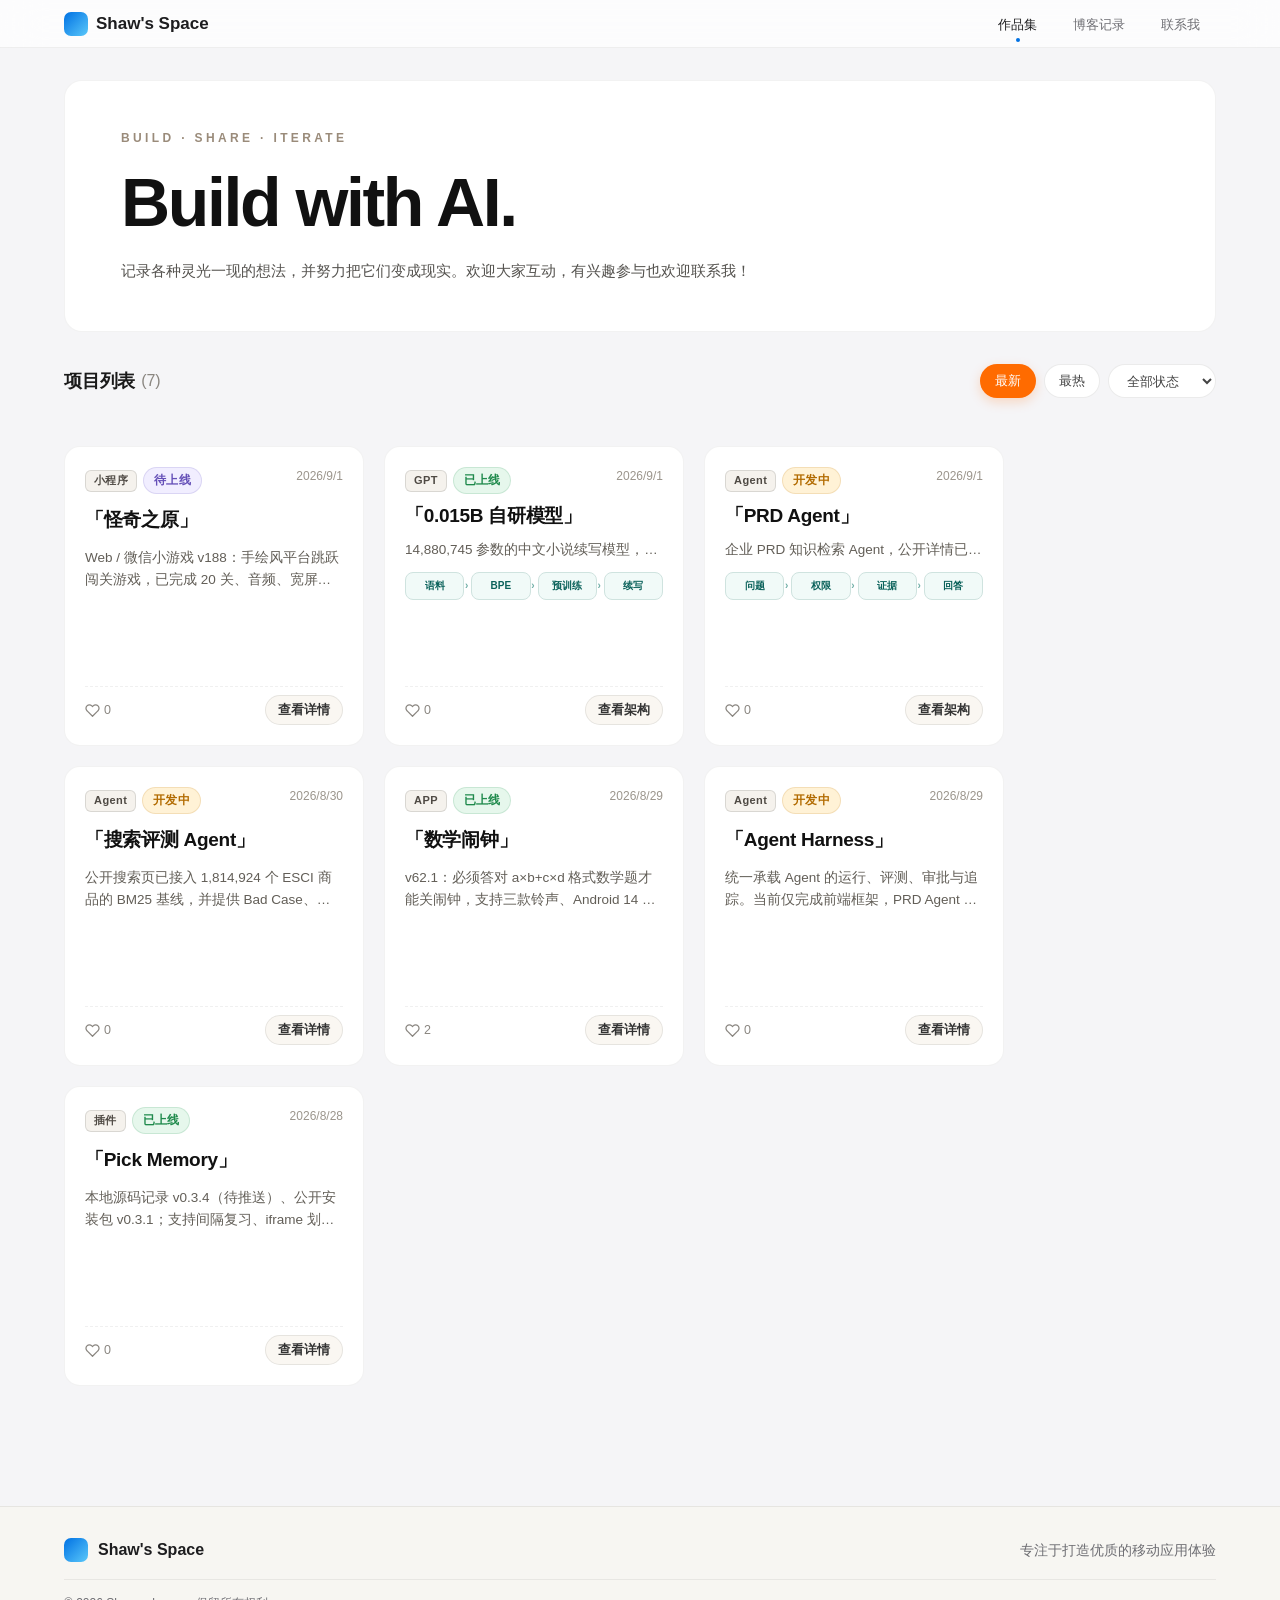
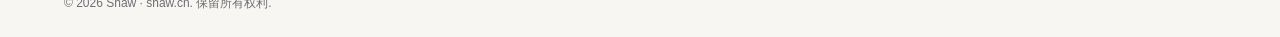
==== commit 80876131: "Add model training architecture" ====
--- a/index.html
+++ b/index.html
@@ -132,7 +132,7 @@
                     </div>
                     <span class="prd-architecture-state" id="prdArchitectureState"></span>
                 </header>
-                <div class="prd-architecture-tabs" id="prdArchitectureTabs" role="tablist" aria-label="PRD Agent 架构视图"></div>
+                <div class="prd-architecture-tabs" id="prdArchitectureTabs" role="tablist" aria-label="项目架构视图"></div>
                 <div class="prd-architecture-panels" id="prdArchitecturePanels"></div>
                 <div class="prd-architecture-foundations">
                     <section aria-labelledby="prdGuardrailsTitle">
@@ -215,6 +215,6 @@
         </svg>
     </button>
 
-    <script src="js/main.js?v=20260901-m036-trial-only-v5"></script>
+    <script src="js/main.js?v=20260901-m036-training-architecture-v7"></script>
 </body>
 </html>
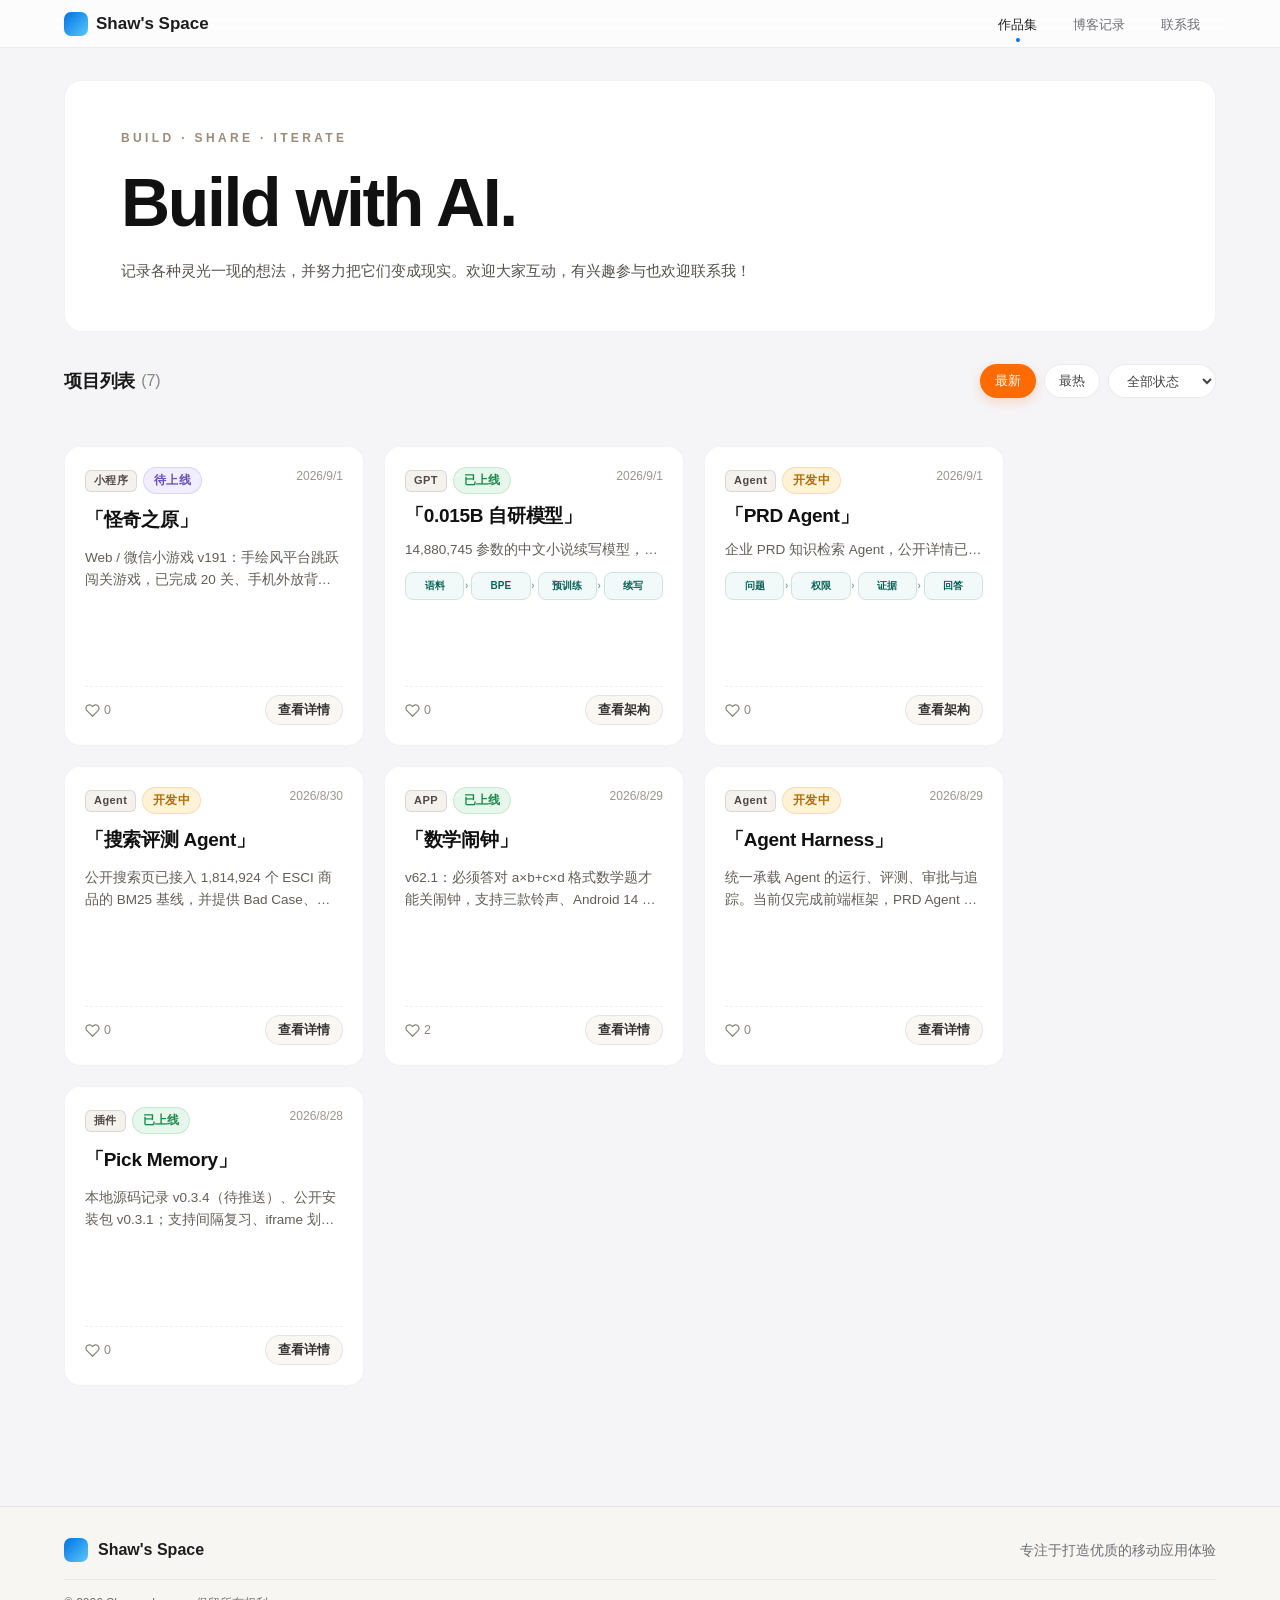
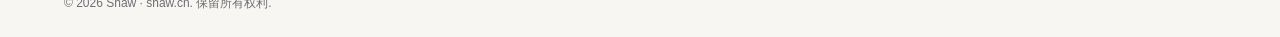
==== commit 62b585fa: "docs: publish WeChat v191 audio diagnostics" ====
--- a/index.html
+++ b/index.html
@@ -215,6 +215,6 @@
         </svg>
     </button>
 
-    <script src="js/main.js?v=20260901-m036-training-architecture-v7"></script>
+    <script src="js/main.js?v=20260902-brain-egg-v191"></script>
 </body>
 </html>
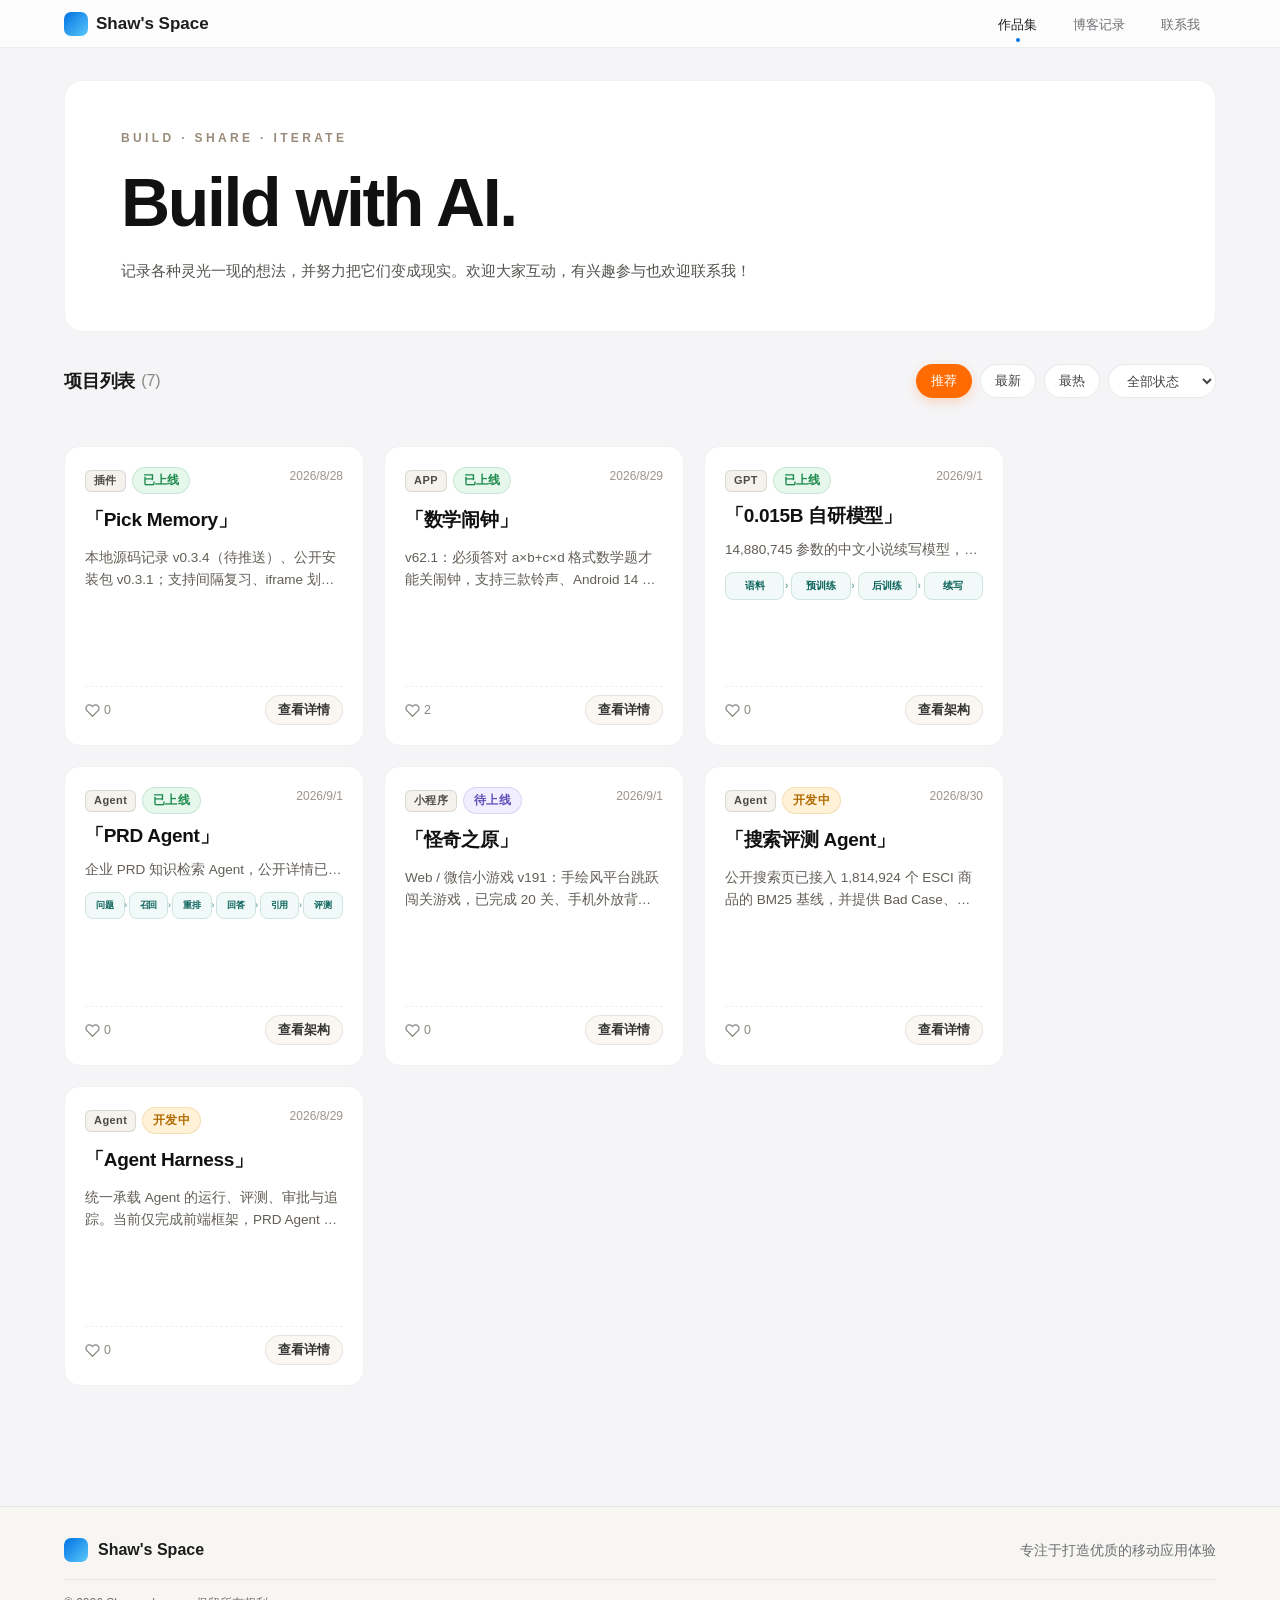
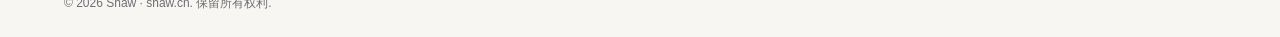
==== commit 40d2473c: "Refine portfolio order and project resources" ====
--- a/index.html
+++ b/index.html
@@ -5,10 +5,11 @@
     <meta name="viewport" content="width=device-width, initial-scale=1.0">
     <meta name="description" content="Shaw 的产品作品集：把灵感做成真实可用的产品。">
     <title>作品集 · Shaw's Space</title>
+    <link rel="icon" href="data:image/svg+xml,%3Csvg xmlns='http://www.w3.org/2000/svg' viewBox='0 0 64 64'%3E%3Crect width='64' height='64' rx='16' fill='%230071e3'/%3E%3C/svg%3E">
     <link rel="preconnect" href="https://fonts.googleapis.com">
     <link rel="preconnect" href="https://fonts.gstatic.com" crossorigin>
     <link href="https://fonts.googleapis.com/css2?family=Inter:wght@300;400;500;600;700;800&amp;display=swap" rel="stylesheet">
-    <link rel="stylesheet" href="css/styles.css?v=20260901-prd-architecture-v4">
+    <link rel="stylesheet" href="css/styles.css?v=20260902-portfolio-compact-v1">
 </head>
 <body class="page-portfolio">
     <nav class="navbar">
@@ -52,7 +53,8 @@
                     <span class="works-count">(7)</span>
                 </div>
                 <div class="works-filters">
-                    <button class="filter-btn active" type="button" data-work-sort="latest" aria-pressed="true">最新</button>
+                    <button class="filter-btn active" type="button" data-work-sort="featured" aria-pressed="true">推荐</button>
+                    <button class="filter-btn" type="button" data-work-sort="latest" aria-pressed="false">最新</button>
                     <button class="filter-btn" type="button" data-work-sort="popular" aria-pressed="false">最热</button>
                     <div class="filter-dropdown">
                         <label class="sr-only" for="workStatusFilter">按开发状态筛选</label>
@@ -168,9 +170,9 @@
                 <div class="app-feature-details" id="modalFeatureDetails" hidden></div>
 
                 <div class="project-docs">
-                  <section><h3 id="modalPrdHeading">01 · PRD</h3><div class="doc-grid" id="modalPrdResource"></div></section>
-                  <section><h3 id="modalChangelogHeading">02 · 改动记录</h3><div class="doc-grid" id="modalChangelogResource"></div></section>
-                  <section><h3 id="modalCodeHeading">03 · GitHub 与 README</h3><div class="doc-grid" id="modalCodeResources"></div></section>
+                  <section aria-labelledby="modalPrdHeading"><h3 id="modalPrdHeading">01 · PRD</h3><div class="doc-grid" id="modalPrdResource"></div></section>
+                  <section aria-labelledby="modalChangelogHeading"><h3 id="modalChangelogHeading">02 · 改动记录</h3><div class="doc-grid" id="modalChangelogResource"></div></section>
+                  <section aria-labelledby="modalCodeHeading"><h3 id="modalCodeHeading">03 · GitHub 与 README</h3><div class="doc-grid" id="modalCodeResources"></div></section>
                 </div>
             </div>
         </div>
@@ -215,6 +217,6 @@
         </svg>
     </button>
 
-    <script src="js/main.js?v=20260902-brain-egg-v191"></script>
+    <script src="js/main.js?v=20260902-portfolio-compact-v1"></script>
 </body>
 </html>
--- a/css/styles.css
+++ b/css/styles.css
@@ -4175,6 +4175,22 @@
     transform: translateY(-52%);
 }
 
+.work-card-flow-compact {
+    grid-template-columns: repeat(6, minmax(0, 1fr));
+    gap: 4px;
+}
+
+.work-card-flow-compact li {
+    padding: 8px 1px;
+    font-size: 9px;
+    letter-spacing: -0.02em;
+}
+
+.work-card-flow-compact li:not(:last-child)::after {
+    right: -4px;
+    width: 4px;
+}
+
 .work-card-bottom {
     margin-top: auto;
     padding-top: 8px;
@@ -5154,22 +5170,43 @@
 /* Shared project resources and standalone blog page. */
 .project-docs {
     display: grid;
-    gap: 32px;
-    margin-top: 40px;
+    grid-template-columns: repeat(3, minmax(0, 1fr));
+    align-items: start;
+    gap: 14px;
+    margin-top: 28px;
 }
 
 .project-docs section {
-    padding-top: 24px;
+    min-width: 0;
+    padding-top: 12px;
     border-top: 1px solid #ddd;
+}
+
+.project-docs section > h3 {
+    margin: 0 0 8px;
+    color: #625e57;
+    font-size: 12px;
+    font-weight: 700;
+    letter-spacing: 0.02em;
 }
 
 .doc-grid {
     display: grid;
-    grid-template-columns: 1fr 1fr;
-    gap: 12px;
-}
-
-.doc-card,
+    grid-template-columns: minmax(0, 1fr);
+    gap: 8px;
+}
+
+#modalCodeResources {
+    grid-template-columns: repeat(2, minmax(0, 1fr));
+}
+
+.doc-card {
+    padding: 10px 12px;
+    border: 1px solid #ddd;
+    border-radius: 10px;
+    min-width: 0;
+}
+
 .record-list li {
     padding: 16px;
     border: 1px solid #ddd;
@@ -5198,13 +5235,61 @@
 
 .doc-card-link strong {
     color: #1d1d1f;
-}
-
-.doc-card p,
+    font-size: 13px;
+    line-height: 1.35;
+}
+
+.doc-card p {
+    margin: 4px 0 0;
+    color: #666;
+    line-height: 1.5;
+}
+
 .record-list p {
     margin: 7px 0 0;
     color: #666;
     line-height: 1.7;
+}
+
+.project-docs .doc-card p {
+    display: -webkit-box;
+    overflow: hidden;
+    font-size: 12px;
+    overflow-wrap: anywhere;
+    -webkit-box-orient: vertical;
+    -webkit-line-clamp: 2;
+}
+
+@media (max-width: 900px) {
+    .project-docs {
+        grid-template-columns: minmax(0, 1fr);
+        gap: 14px;
+    }
+
+    .project-docs section {
+        display: grid;
+        grid-template-columns: minmax(110px, 150px) minmax(0, 1fr);
+        gap: 12px;
+    }
+
+    .project-docs section > h3 {
+        margin: 3px 0 0;
+    }
+}
+
+@media (max-width: 640px) {
+    .project-docs section {
+        grid-template-columns: minmax(0, 1fr);
+        gap: 8px;
+    }
+
+    .project-docs section > h3 {
+        margin: 0;
+    }
+
+    #modalCodeResources {
+        grid-template-columns: minmax(0, 1fr);
+    }
 }
 
 .record-list {
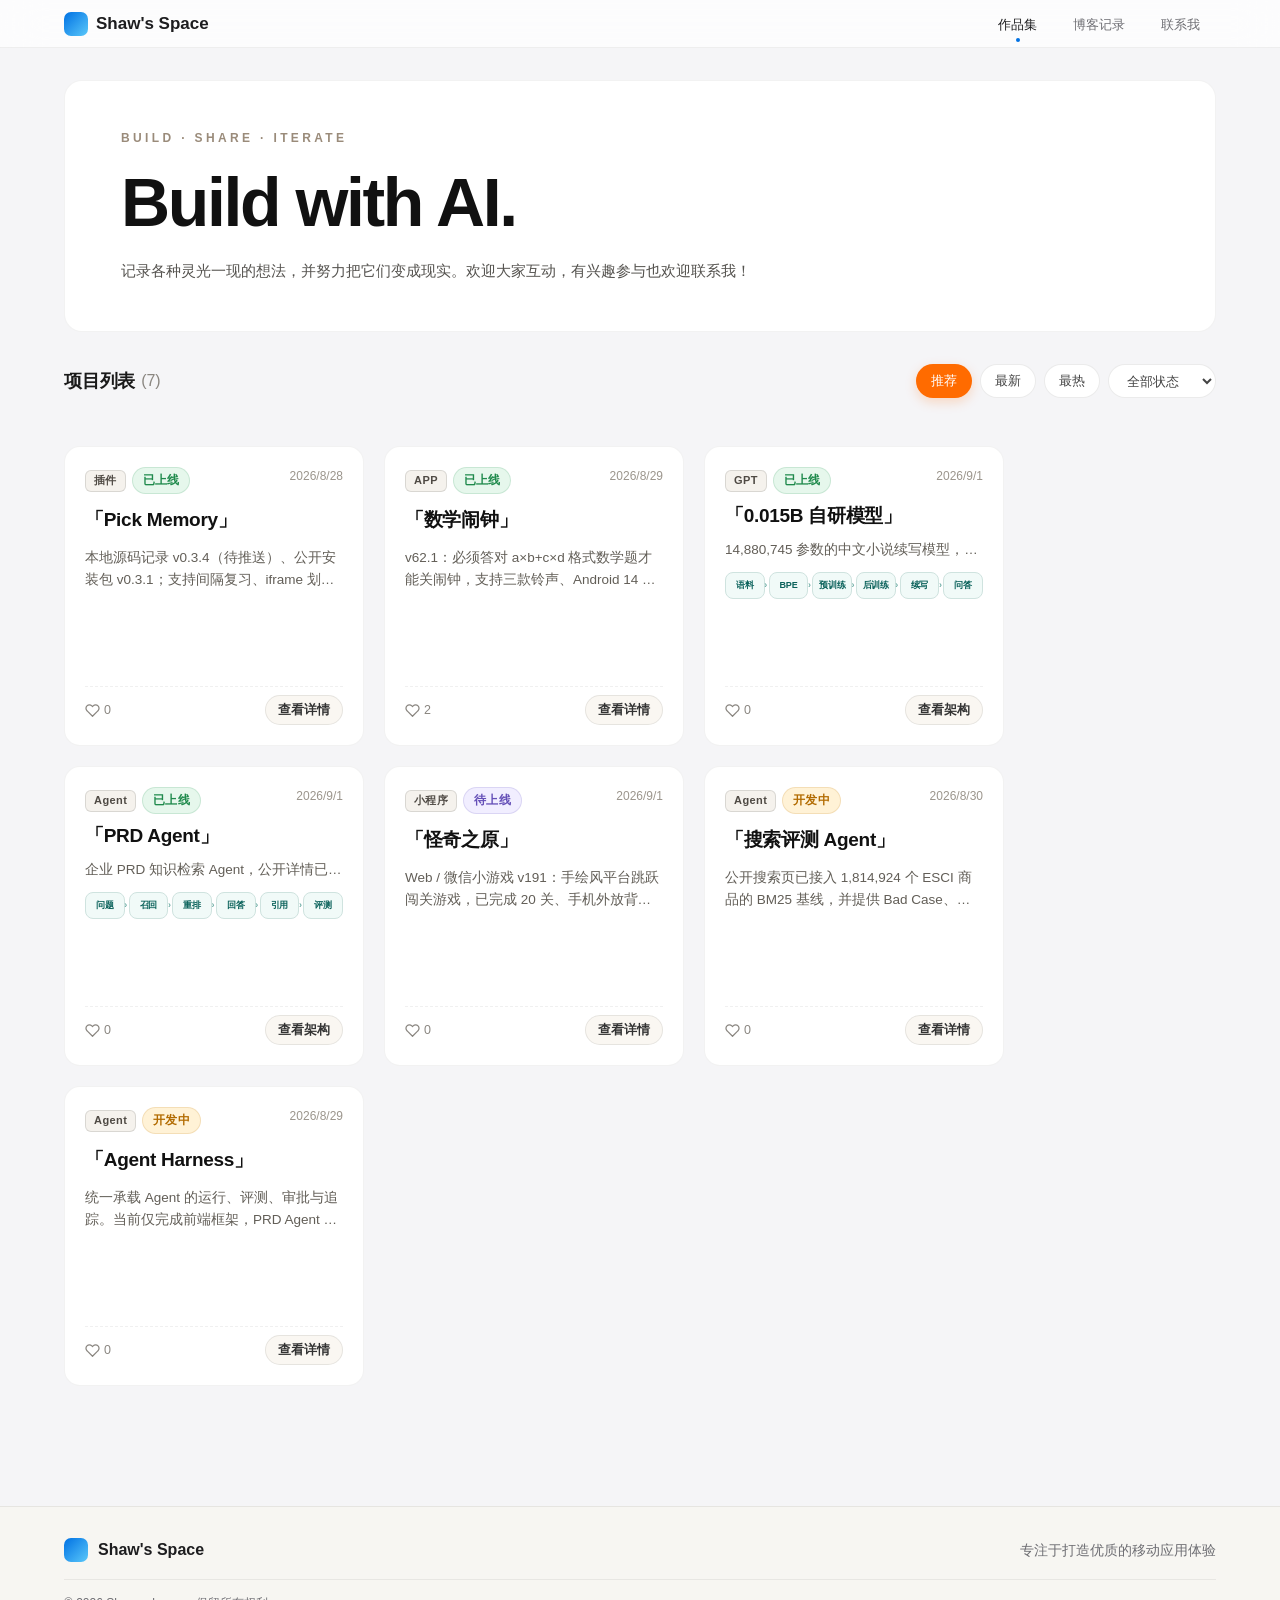
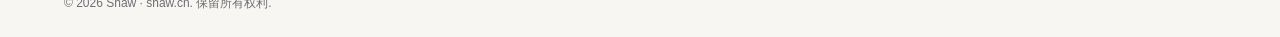
==== commit 39f4bdcf: "Add separate continuation and QA trials" ====
--- a/index.html
+++ b/index.html
@@ -217,6 +217,6 @@
         </svg>
     </button>
 
-    <script src="js/main.js?v=20260902-portfolio-compact-v1"></script>
+    <script src="js/main.js?v=20260903-m037-dual-trials-v1"></script>
 </body>
 </html>
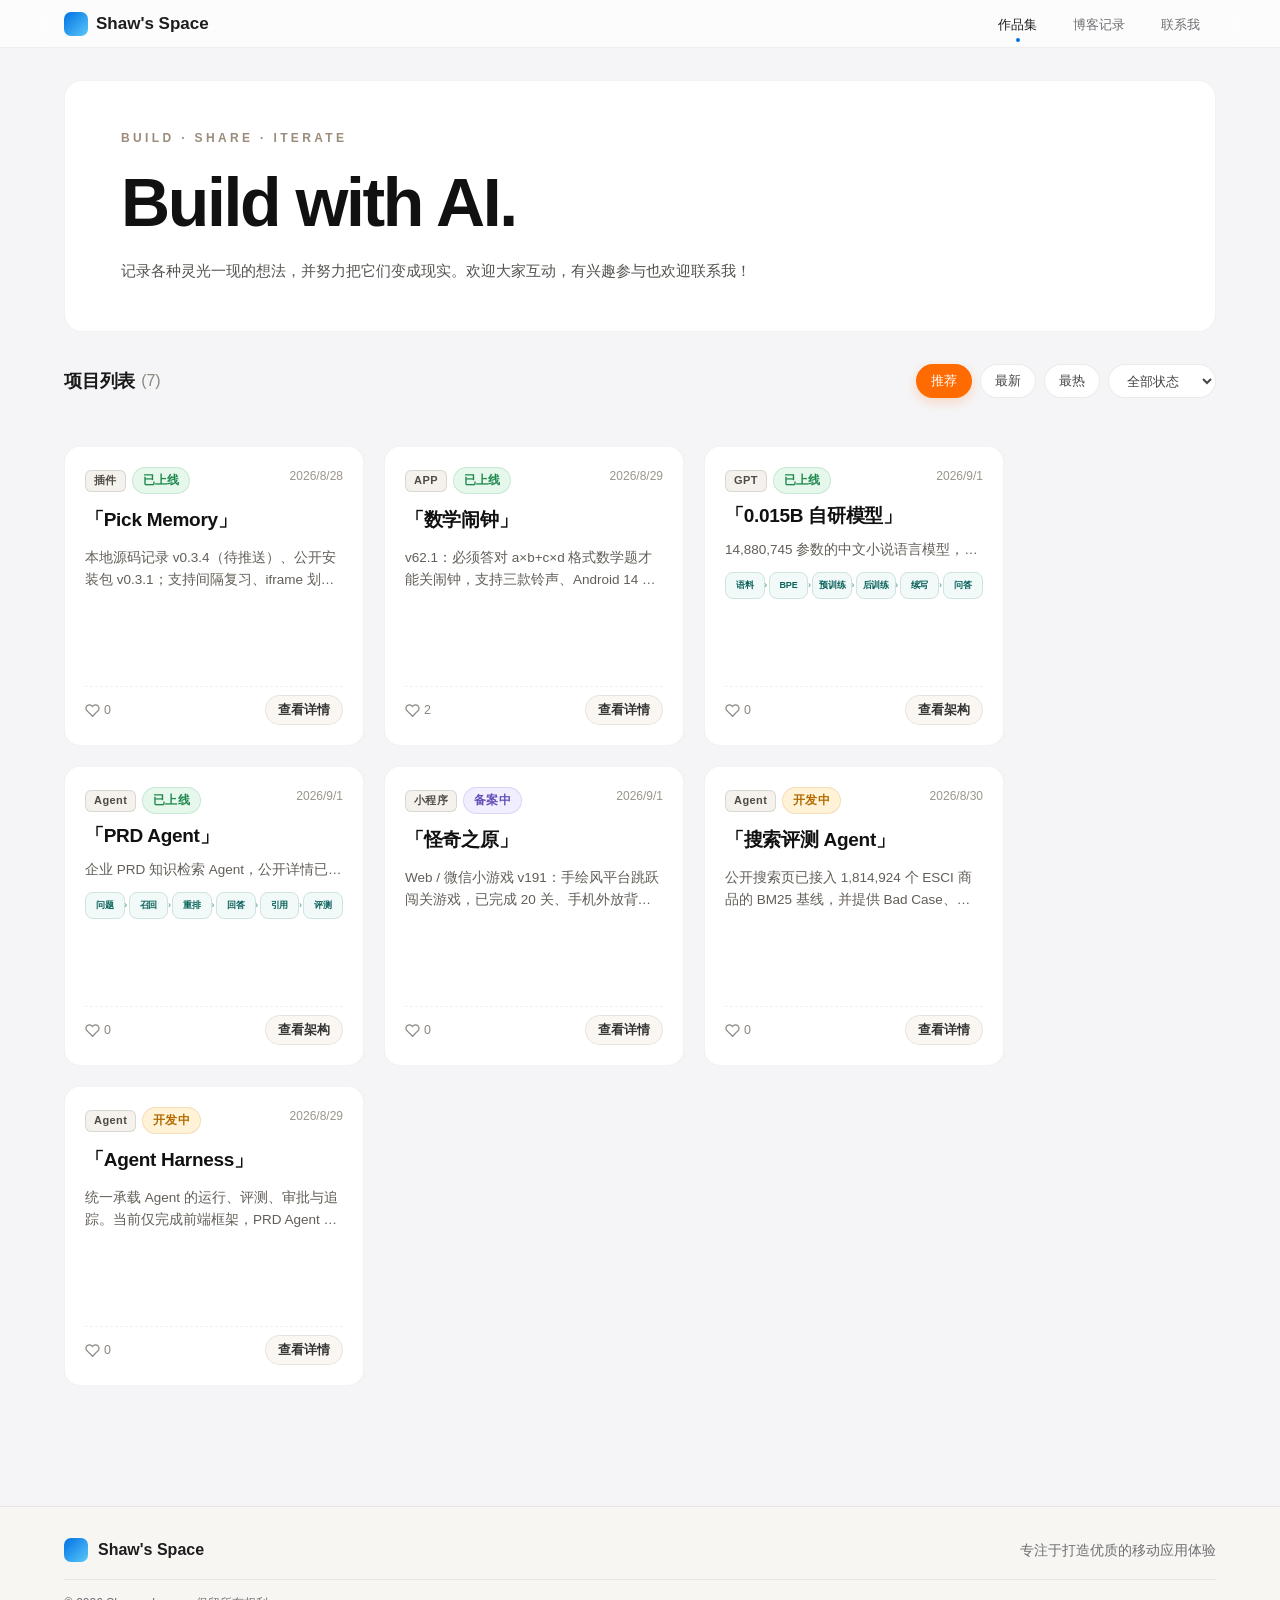
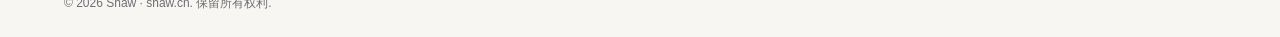
==== commit 2427d1f7: "Mark Odd Origin as filing" ====
--- a/index.html
+++ b/index.html
@@ -62,7 +62,7 @@
                             <option value="all">全部状态</option>
                             <option value="online">已上线</option>
                             <option value="wip">开发中</option>
-                            <option value="pending">待上线</option>
+                            <option value="pending">备案中</option>
                         </select>
                     </div>
                 </div>
@@ -217,6 +217,6 @@
         </svg>
     </button>
 
-    <script src="js/main.js?v=20260903-m037-dual-trials-v1"></script>
+    <script src="js/main.js?v=20260904-odd-origin-filing-v1"></script>
 </body>
 </html>
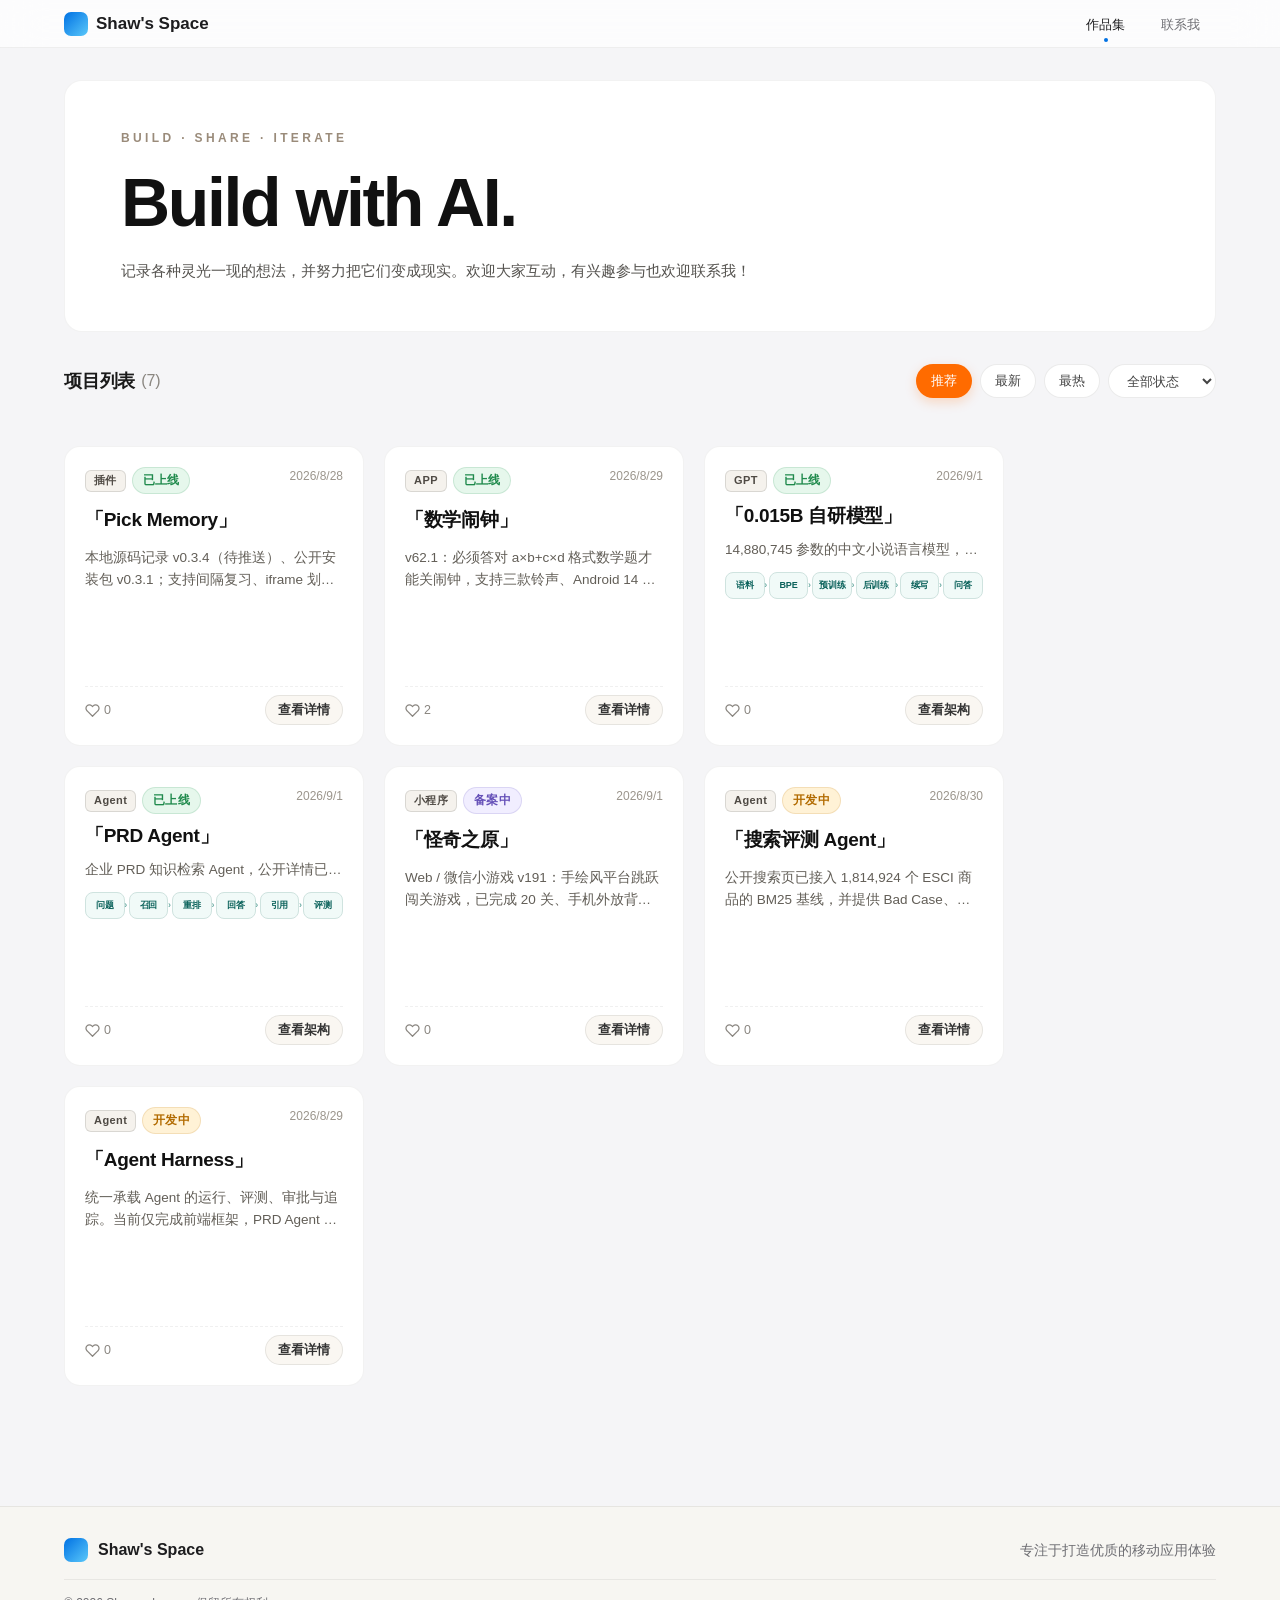
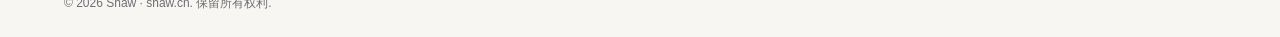
==== commit b185b52a: "Remove blog from site navigation" ====
--- a/index.html
+++ b/index.html
@@ -20,7 +20,6 @@
             </a>
             <ul class="nav-links">
                 <li><a href="index.html" class="nav-link active">作品集</a></li>
-                <li><a href="blog.html" class="nav-link">博客记录</a></li>
                 <li><a href="contact.html" class="nav-link">联系我</a></li>
             </ul>
             <button class="nav-toggle" aria-label="菜单">
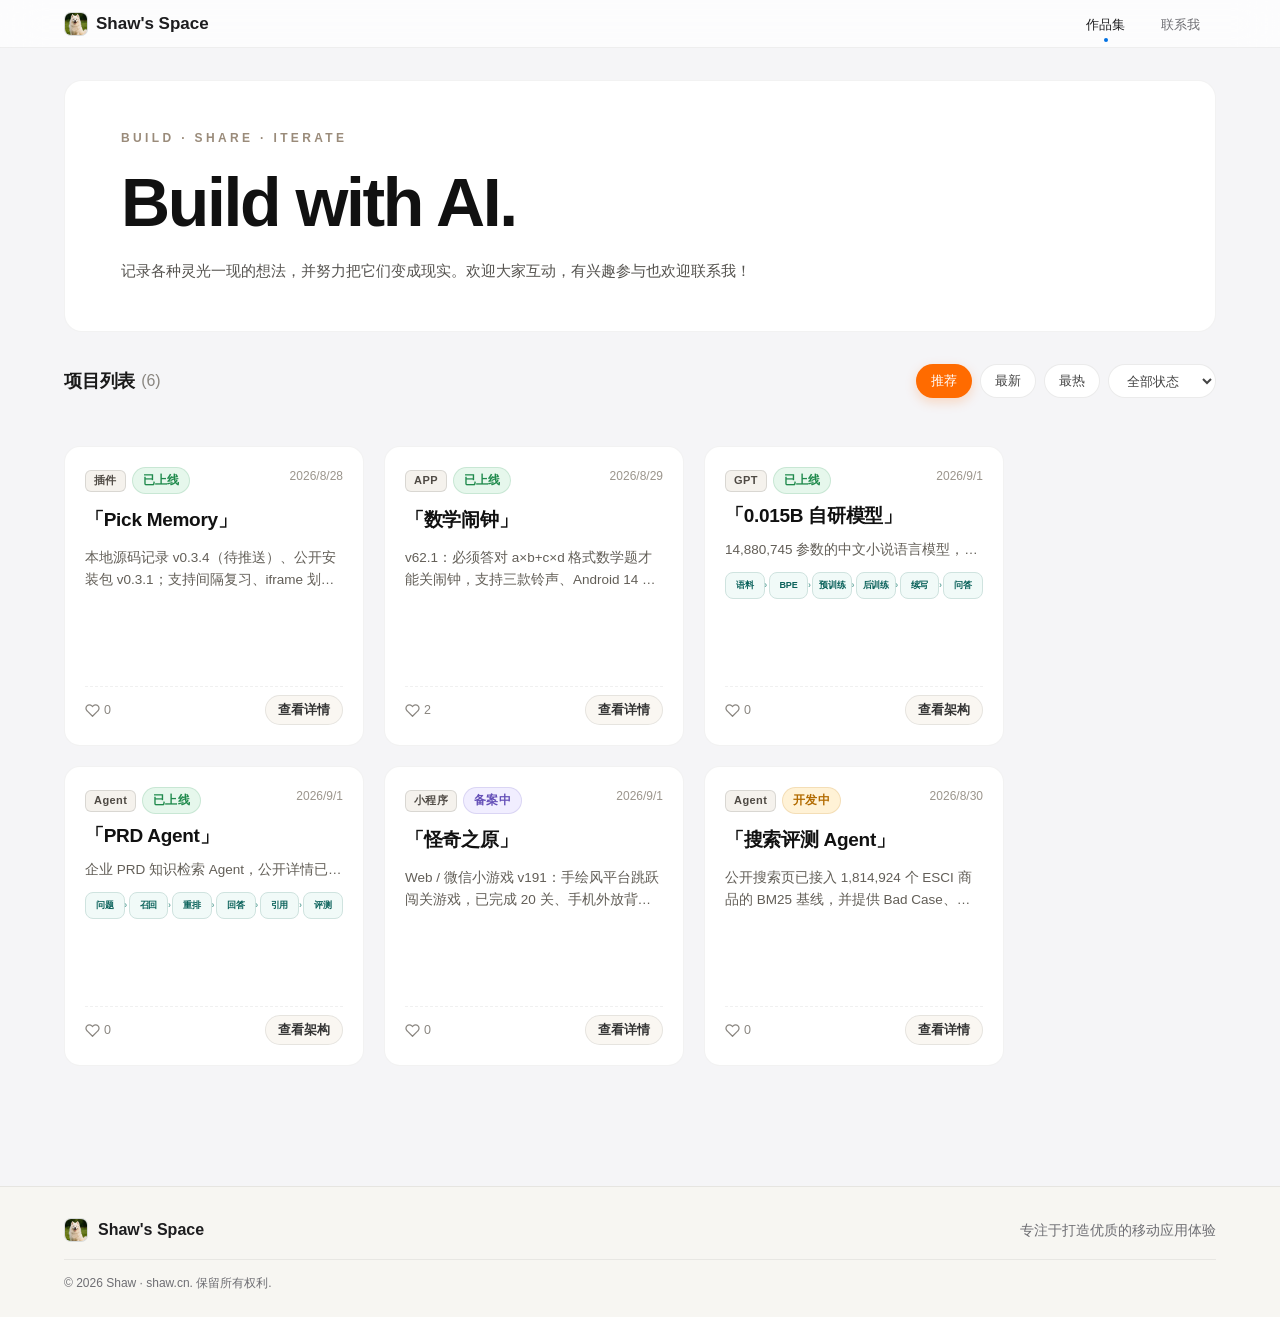
==== commit 16cb7c9d: "Remove Harness card and refresh site logo" ====
--- a/index.html
+++ b/index.html
@@ -9,13 +9,13 @@
     <link rel="preconnect" href="https://fonts.googleapis.com">
     <link rel="preconnect" href="https://fonts.gstatic.com" crossorigin>
     <link href="https://fonts.googleapis.com/css2?family=Inter:wght@300;400;500;600;700;800&amp;display=swap" rel="stylesheet">
-    <link rel="stylesheet" href="css/styles.css?v=20260902-portfolio-compact-v1">
+    <link rel="stylesheet" href="css/styles.css?v=20260905-samoyed-logo-v1">
 </head>
 <body class="page-portfolio">
     <nav class="navbar">
         <div class="nav-container">
             <a href="index.html" class="nav-logo">
-                <span class="logo-mark"></span>
+                <img class="logo-mark" src="assets/shaw-samoyed-logo.png" alt="" width="24" height="24">
                 <span class="logo-text">Shaw's Space</span>
             </a>
             <ul class="nav-links">
@@ -49,7 +49,7 @@
             <div class="works-header">
                 <div class="works-title">
                     <span>项目列表</span>
-                    <span class="works-count">(7)</span>
+                    <span class="works-count">(6)</span>
                 </div>
                 <div class="works-filters">
                     <button class="filter-btn active" type="button" data-work-sort="featured" aria-pressed="true">推荐</button>
@@ -193,7 +193,7 @@
         <div class="section-container">
             <div class="footer-content">
                 <div class="footer-brand">
-                    <span class="logo-mark"></span>
+                    <img class="logo-mark" src="assets/shaw-samoyed-logo.png" alt="" width="24" height="24">
                     <span class="logo-text">Shaw's Space</span>
                 </div>
                 <p class="footer-text">
@@ -216,6 +216,6 @@
         </svg>
     </button>
 
-    <script src="js/main.js?v=20260904-odd-origin-filing-v1"></script>
+    <script src="js/main.js?v=20260905-remove-harness-logo-v1"></script>
 </body>
 </html>
--- a/css/styles.css
+++ b/css/styles.css
@@ -856,10 +856,15 @@
 }
 
 .logo-mark {
+    display: block;
+    flex: 0 0 24px;
     width: 24px;
     height: 24px;
     border-radius: 7px;
-    background: linear-gradient(135deg, var(--color-accent) 0%, #5ac8fa 100%);
+    border: 1px solid rgba(20, 30, 40, 0.12);
+    background: #f4f6f4;
+    object-fit: cover;
+    object-position: 50% 30%;
 }
 
 .nav-links {
